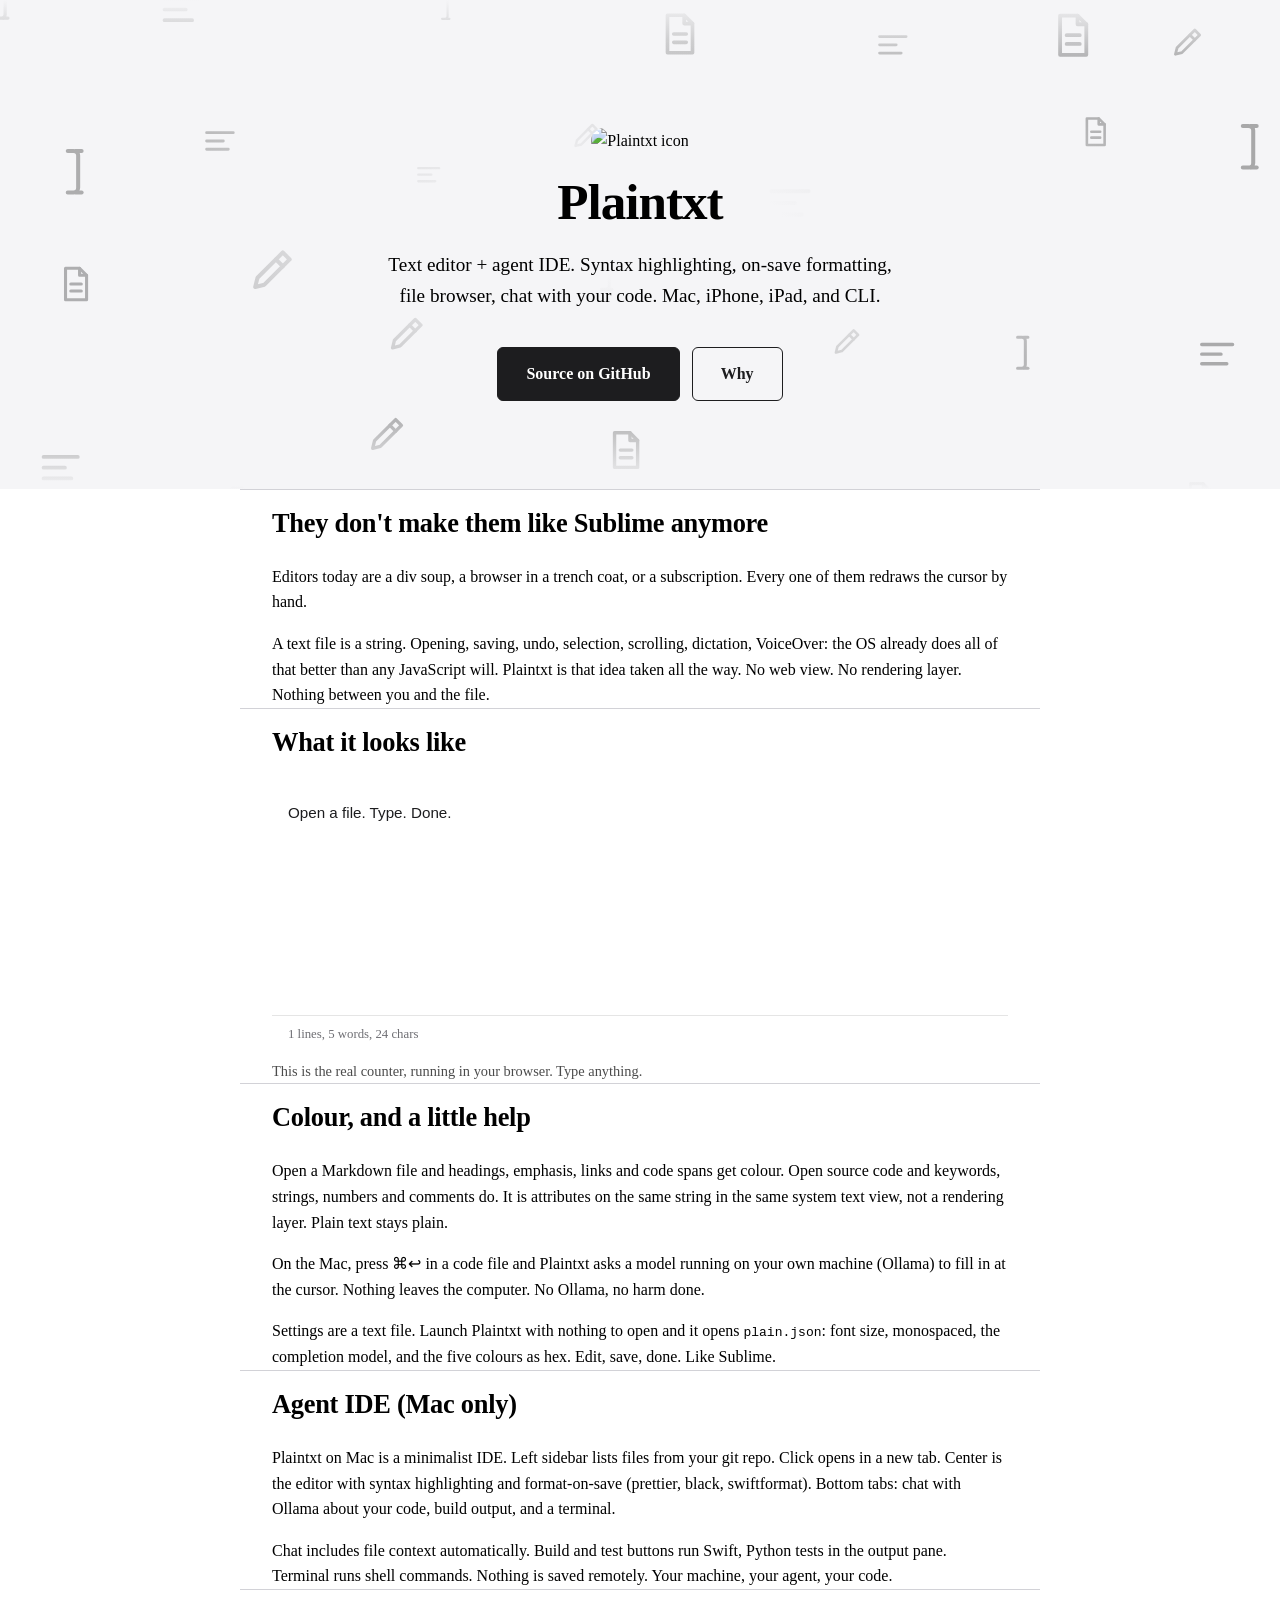
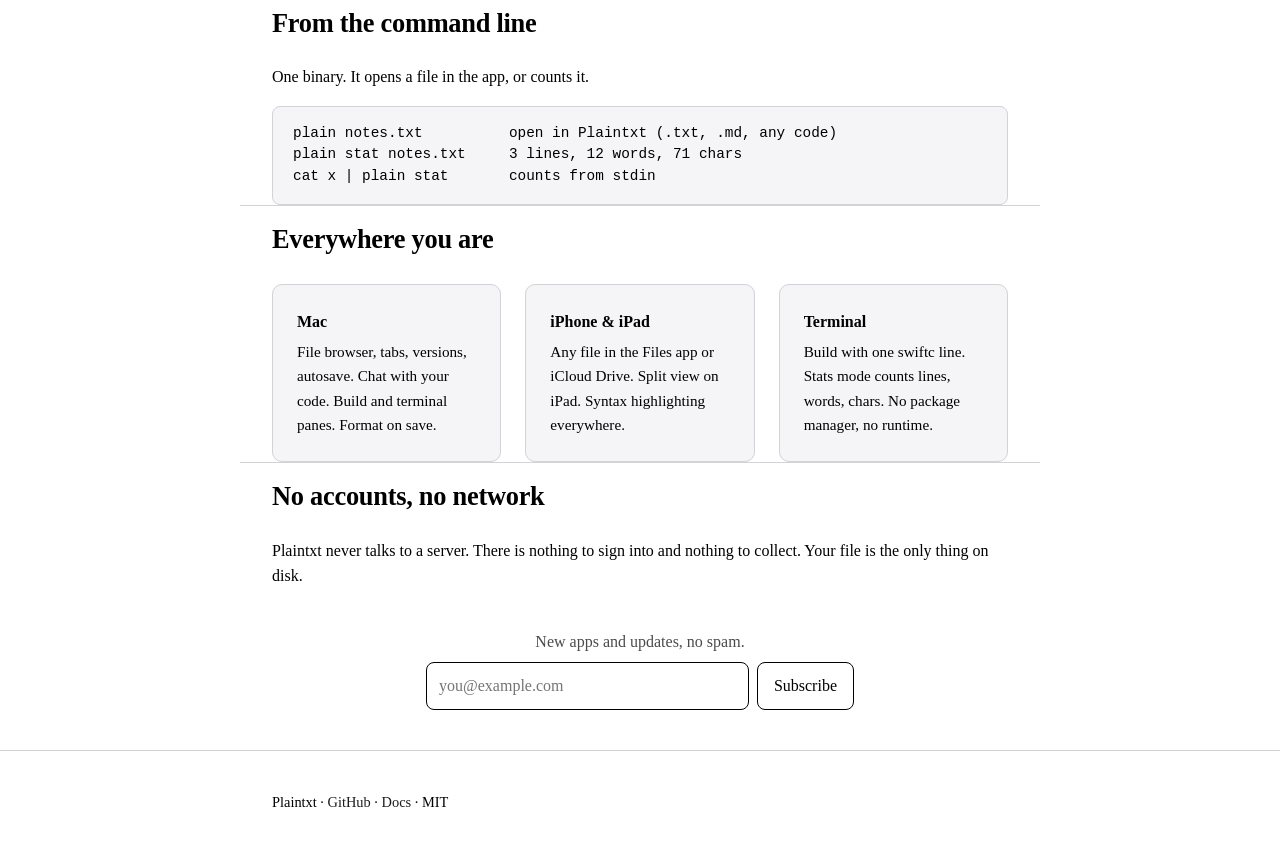
==== landing/index.html @ 19a49016 "landing: email signup Co-Authored-By: Claude Opus 5.5 <noreply@anthropic.com> Claude-Session: https:" ====
<!DOCTYPE html>
<html lang="en">
<head>
<meta charset="UTF-8">
<meta name="viewport" content="width=device-width, initial-scale=1.0">
<title>Plaintxt - a text editor that writes no editor code</title>
<meta property="og:image" content="https://plain.heyitsmejosh.com/og.png">
<meta property="og:url" content="https://plain.heyitsmejosh.com/">
<meta name="twitter:card" content="summary_large_image">
<meta name="twitter:image" content="https://plain.heyitsmejosh.com/og.png">
<link rel="canonical" href="https://plain.heyitsmejosh.com/">
<meta name="description" content="A plain text editor and agent IDE for Mac, iPhone and iPad. Open a text, Markdown or code file, type, done. Autosave, undo, iCloud and versions come from the system. Plus a command line tool.">
<meta name="theme-color" content="#f5f0e4">
<meta property="og:title" content="Plaintxt - a text editor">
<meta property="og:description" content="Text, Markdown, code: open it, type, done. Mac, iPhone, iPad, and a command line.">
<meta property="og:type" content="website">
<link rel="icon" href="icon.svg" type="image/svg+xml">
<style>
@import url("https://heyitsmejosh.com/tokens.css");
@import url("devices.css");
/* Palette from the icon, not the estate's yellow: graphite ink on cool grey. */
:root{--ink:#1d1d1f;--paper:#f5f5f7;--accent:var(--ink);--link:var(--ink);--bg2:var(--paper);--border:#d2d2d7;--btn-fg:#fff;}
@media (prefers-color-scheme: dark){:root:not([data-theme="light"]){--accent:var(--paper);--link:var(--paper);--bg2:#2c2c2e;--border:#3a3a3c;--btn-fg:var(--ink);}}
:root[data-theme="dark"]{--accent:var(--paper);--link:var(--paper);--bg2:#2c2c2e;--border:#3a3a3c;--btn-fg:var(--ink);}
*, *::before, *::after { margin: 0; padding: 0; box-sizing: border-box; }
body { background: var(--bg); color: var(--text); font-family: var(--font-body); line-height: 1.6; -webkit-font-smoothing: antialiased; }
a { color: var(--link, var(--accent)); text-decoration: none; }
a:hover { text-decoration: underline; }
.container { max-width: 800px; margin: 0 auto; padding: 0 2rem; }
.hero { position: relative; isolation: isolate; overflow: hidden; padding: clamp(5rem, 12vw, 8rem) 0 5.5rem; text-align: center; background: var(--bg2); }
.hero .container { position: relative; z-index: 2; }
.hero-float { position: absolute; inset: -48px; z-index: 0; color: var(--text); opacity: 0.32; pointer-events: none; user-select: none; }
.float { position: absolute; width: var(--size); height: var(--size); margin: calc(var(--size) / -2) 0 0 calc(var(--size) / -2); animation: drift var(--dur, 16s) ease-in-out var(--delay, 0s) infinite alternate; }
.float svg { display: block; width: 100%; height: 100%; fill: none; stroke: currentColor; stroke-width: 1.75; stroke-linecap: round; stroke-linejoin: round; animation: bob var(--bdur, 12s) ease-in-out var(--bdelay, 0s) infinite alternate; }
@keyframes drift { to { transform: translate(var(--dx, 0px), var(--dy, 0px)); } }
@keyframes bob { from { transform: rotate(calc(var(--rot, 0deg) * -1)); } to { transform: rotate(var(--rot, 0deg)); } }
@media (prefers-reduced-motion: reduce) { .float, .float svg { animation: none; } }
.hero::after { content: ''; position: absolute; inset: 0; z-index: 1; pointer-events: none; background: radial-gradient(ellipse 56% 50% at 50% 46%, var(--bg2) 20%, transparent 76%), linear-gradient(var(--bg2), transparent 14%, transparent 86%, var(--bg2)); }
.hero-icon { width: 88px; height: 88px; border-radius: 20px; }
h1 { font-size: clamp(2.2rem, 6vw, 3.2rem); line-height: 1.1; letter-spacing: -0.02em; margin-top: 1.25rem; }
.tagline { color: var(--text2); font-size: 1.2rem; margin: 1.25rem auto 2.25rem; max-width: 32rem; }
.cta { display: inline-flex; gap: 0.75rem; flex-wrap: wrap; justify-content: center; }
.btn { display: inline-block; padding: 0.8rem 1.75rem; border-radius: 6px; font-weight: 600; border: 1px solid var(--accent); background: var(--accent); color: var(--btn-fg); }
.btn:hover { text-decoration: none; opacity: 0.9; }
.btn.ghost { background: transparent; color: var(--link, var(--accent)); }
section { padding: 5rem 0; border-top: 1px solid var(--border); }

h2 { font-size: 1.65rem; letter-spacing: -0.01em; padding-top: 0.75rem; margin-bottom: 1.25rem; }
p + p { margin-top: 1rem; }
.grid { display: grid; gap: 1.5rem; grid-template-columns: repeat(auto-fit, minmax(220px, 1fr)); margin-top: 1.5rem; }
.card { background: var(--bg2); border: 1px solid var(--border); border-radius: 10px; padding: 1.5rem; }
.card h3 { font-size: 1rem; margin-bottom: 0.35rem; }
.card p { color: var(--text2); font-size: 0.95rem; }
pre { background: var(--bg2); border: 1px solid var(--border); border-radius: 8px; padding: 1rem 1.25rem; overflow-x: auto; font-family: ui-monospace, 'SF Mono', Menlo, monospace; font-size: 0.9rem; line-height: 1.5; margin-top: 1rem; }
.shots{display:grid;grid-template-columns:repeat(auto-fit,minmax(260px,1fr));gap:40px;align-items:start;margin-top:1.5rem}
.shots figure{margin:0}
.shots .device{--device-w:100%;margin:0 auto}
.shots .device-iphone{--device-w:240px}
.shots figure:has(.device-iphone){display:flex;flex-direction:column;align-items:center}
.shots figcaption{margin-top:8px;font-size:.9rem;opacity:.7}
.demo-editor{width:100%;height:220px;border:0;outline:0;resize:none;background:#fff;color:#1d1d1f;font-family:-apple-system,BlinkMacSystemFont,"SF Pro Text",sans-serif;font-size:.95rem;line-height:1.6;padding:14px 16px;}
.demo-status{display:flex;gap:1rem;padding:8px 16px;background:#fff;border-top:1px solid #e5e5e5;font-size:.8rem;color:#6e6e73;font-variant-numeric:tabular-nums;}
footer { border-top: 1px solid var(--border); padding: 2.5rem 0; color: var(--text2); font-size: 0.9rem; }
</style>
</head>
<body>

<svg width="0" height="0" style="position:absolute" aria-hidden="true" focusable="false">
  <symbol id="i-doc" viewBox="0 0 24 24"><path d="M6 3h8l4 4v14H6z"/><path d="M14 3v4h4"/><path d="M9 12h6M9 16h6"/></symbol>
  <symbol id="i-cursor" viewBox="0 0 24 24"><path d="M9 3h2.5a2 2 0 0 1 2 2v14a2 2 0 0 1-2 2H9M15 3h-2.5"/><path d="M15 21h-2.5"/></symbol>
  <symbol id="i-pencil" viewBox="0 0 24 24"><path d="M4 20l4-1 11-11-3-3L5 16z"/><path d="M13 8l3 3"/></symbol>
  <symbol id="i-lines" viewBox="0 0 24 24"><path d="M4 7h16M4 12h10M4 17h13"/></symbol>
</svg>

<header class="hero">
  <div class="hero-float" id="heroFloat" aria-hidden="true"></div>
  <div class="container">
    <img class="hero-icon" src="icon.svg" alt="Plaintxt icon" width="88" height="88">
    <h1>Plaintxt</h1>
    <p class="tagline">Text editor + agent IDE. Syntax highlighting, on-save formatting, file browser, chat with your code. Mac, iPhone, iPad, and CLI.</p>
    <div class="cta">
      <a class="btn" href="https://github.com/nulljosh/plaintxt">Source on GitHub</a>
      <a class="btn ghost" href="#why">Why</a>
    </div>
  </div>
</header>

<main>
  <section id="why" class="container">
    <h2>They don't make them like Sublime anymore</h2>
    <p>Editors today are a div soup, a browser in a trench coat, or a subscription. Every one of them redraws the cursor by hand.</p>
    <p>A text file is a string. Opening, saving, undo, selection, scrolling, dictation, VoiceOver: the OS already does all of that better than any JavaScript will. Plaintxt is that idea taken all the way. No web view. No rendering layer. Nothing between you and the file.</p>
  </section>

  <section class="container">
    <h2>What it looks like</h2>
    <div class="shots">
      <figure>
        <div class="device device-mac" data-title="Plaintxt"><div class="device-screen">
          <textarea class="demo-editor" id="demoText" spellcheck="false" placeholder="Type here. It's the real counter.">Open a file. Type. Done.</textarea>
          <div class="demo-status" id="demoStatus">2 lines, 5 words, 25 chars</div>
        </div></div>
        <figcaption>This is the real counter, running in your browser. Type anything.</figcaption>
      </figure>
    </div>
  </section>

  <section class="container">
    <h2>Colour, and a little help</h2>
    <p>Open a Markdown file and headings, emphasis, links and code spans get colour. Open source code and keywords, strings, numbers and comments do. It is attributes on the same string in the same system text view, not a rendering layer. Plain text stays plain.</p>
    <p>On the Mac, press ⌘↩ in a code file and Plaintxt asks a model running on your own machine (Ollama) to fill in at the cursor. Nothing leaves the computer. No Ollama, no harm done.</p>
    <p>Settings are a text file. Launch Plaintxt with nothing to open and it opens <code>plain.json</code>: font size, monospaced, the completion model, and the five colours as hex. Edit, save, done. Like Sublime.</p>
  </section>

  <section class="container">
    <h2>Agent IDE (Mac only)</h2>
    <p>Plaintxt on Mac is a minimalist IDE. Left sidebar lists files from your git repo. Click opens in a new tab. Center is the editor with syntax highlighting and format-on-save (prettier, black, swiftformat). Bottom tabs: chat with Ollama about your code, build output, and a terminal.</p>
    <p>Chat includes file context automatically. Build and test buttons run Swift, Python tests in the output pane. Terminal runs shell commands. Nothing is saved remotely. Your machine, your agent, your code.</p>
  </section>

  <section class="container">
    <h2>From the command line</h2>
    <p>One binary. It opens a file in the app, or counts it.</p>
<pre>plain notes.txt          open in Plaintxt (.txt, .md, any code)
plain stat notes.txt     3 lines, 12 words, 71 chars
cat x | plain stat       counts from stdin</pre>
  </section>

  <section class="container">
    <h2>Everywhere you are</h2>
    <div class="grid">
      <div class="card"><h3>Mac</h3><p>File browser, tabs, versions, autosave. Chat with your code. Build and terminal panes. Format on save.</p></div>
      <div class="card"><h3>iPhone &amp; iPad</h3><p>Any file in the Files app or iCloud Drive. Split view on iPad. Syntax highlighting everywhere.</p></div>
      <div class="card"><h3>Terminal</h3><p>Build with one swiftc line. Stats mode counts lines, words, chars. No package manager, no runtime.</p></div>
    </div>
  </section>

  <section class="container">
    <h2>No accounts, no network</h2>
    <p>Plaintxt never talks to a server. There is nothing to sign into and nothing to collect. Your file is the only thing on disk.</p>
  </section>

  <!-- Email capture. Posts to authmail.heyitsmejosh.com/signup (Resend "General" audience). No JS: the Worker 303s back to #signed-up. -->
  <form class="jb-signup" action="https://authmail.heyitsmejosh.com/signup" method="post">
    <label for="jb-email">New apps and updates, no spam.</label>
    <input id="jb-email" type="email" name="email" placeholder="you@example.com" autocomplete="email" required maxlength="254">
    <input type="text" name="website" tabindex="-1" autocomplete="off" aria-hidden="true" class="jb-hp">
    <button type="submit">Subscribe</button>
    <p id="signed-up" class="jb-msg" role="status">You're on the list.</p>
    <p id="signup-failed" class="jb-msg" role="status">That email didn't work. Try again?</p>
  </form>
  <style>
  .jb-signup{display:flex;flex-wrap:wrap;gap:8px;justify-content:center;max-width:460px;margin:40px auto;padding:0 16px;font:inherit;color:inherit}
  .jb-signup label{flex-basis:100%;text-align:center;opacity:.7}
  .jb-signup input[type=email]{flex:1;min-width:200px;padding:10px 12px;border:1px solid currentColor;border-radius:8px;background:transparent;color:inherit;font:inherit}
  .jb-signup button{padding:10px 16px;border:1px solid currentColor;border-radius:8px;background:transparent;color:inherit;font:inherit;cursor:pointer}
  .jb-hp{position:absolute;left:-9999px;width:1px;height:1px}
  .jb-msg{display:none;flex-basis:100%;text-align:center;margin:4px 0 0}
  .jb-msg:target{display:block}
  </style>
</main>

<footer><div class="container">Plaintxt · <a href="https://github.com/nulljosh/plaintxt">GitHub</a> &middot; <a href="https://heyitsmejosh.com/docs.html#plain">Docs</a> · MIT</div></footer>
<script>
// Same rules as ios/App/Stats.swift: empty doc is 1 line, no line for a trailing newline.
(function () {
  var t = document.getElementById('demoText'), s = document.getElementById('demoStatus');
  if (!t || !s) return;
  function graphemeCount(text) {
    if (window.Intl && Intl.Segmenter) {
      return [...new Intl.Segmenter().segment(text)].length;
    }
    return [...text].length;
  }
  function update() {
    var text = t.value;
    var lines = 1 + (text.match(/\n/g) || []).length - (text.endsWith('\n') ? 1 : 0);
    var words = text.split(/\s+/).filter(Boolean).length;
    s.textContent = lines + ' lines, ' + words + ' words, ' + graphemeCount(text) + ' chars';
  }
  t.addEventListener('input', update);
  update();
})();

// Documents, cursors, pencils and text lines drifting behind the hero. Same field as nimble's.
(function () {
  var field = document.getElementById('heroFloat');
  if (!field) return;
  var rand = function (a, b) { return a + Math.random() * (b - a); };
  var narrow = window.innerWidth < 640;
  var icons = ['i-doc', 'i-cursor', 'i-pencil', 'i-lines'];
  var edgeAt = function (x, y) { var nx = (x - 50) / 50, ny = (y - 50) / 50; return Math.min(1, Math.sqrt(nx * nx + ny * ny)); };
  var cols = narrow ? 3 : Math.max(3, Math.min(7, Math.round(window.innerWidth / 190)));
  var rows = narrow ? 5 : 4;
  var minSize = narrow ? 18 : 28, maxSize = narrow ? 34 : 56;
  for (var r = 0; r < rows; r++) {
    for (var c = 0; c < cols; c++) {
      var el = document.createElement('div');
      var x = (c + rand(0.15, 0.85)) / cols * 100, y = (r + rand(0.15, 0.85)) / rows * 100;
      el.className = 'float';
      el.style.left = x.toFixed(2) + '%'; el.style.top = y.toFixed(2) + '%';
      el.style.opacity = (0.3 + 0.7 * edgeAt(x, y)).toFixed(2);
      el.style.setProperty('--size', rand(minSize, maxSize).toFixed(1) + 'px');
      el.style.setProperty('--rot', rand(4, 10).toFixed(1) + 'deg');
      el.style.setProperty('--bdur', rand(7, 16).toFixed(1) + 's');
      el.style.setProperty('--bdelay', (-rand(0, 16)).toFixed(1) + 's');
      var dx = rand(12, 26) * (Math.random() < 0.5 ? -1 : 1), dy = rand(10, 22) * (Math.random() < 0.5 ? -1 : 1);
      el.style.setProperty('--dx', dx.toFixed(1) + 'px'); el.style.setProperty('--dy', dy.toFixed(1) + 'px');
      el.style.setProperty('--dur', rand(12, 26).toFixed(1) + 's');
      el.style.setProperty('--delay', (-rand(0, 26)).toFixed(1) + 's');
      el.innerHTML = '<svg viewBox="0 0 24 24"><use href="#' + icons[Math.floor(Math.random() * icons.length)] + '"/></svg>';
      field.appendChild(el);
    }
  }
})();
</script>
<style>
html.js .reveal{opacity:0;transform:translateY(20px)}
html.js .reveal.in-view{opacity:1;transform:translateY(0);transition:opacity .6s ease,transform .6s ease}
@media (prefers-reduced-motion: reduce){html.js .reveal{opacity:1!important;transform:none!important;transition:none!important}}
</style>
<script>
document.documentElement.classList.add('js');
(function(){
  var reduced = window.matchMedia && matchMedia('(prefers-reduced-motion: reduce)').matches;
  if (!reduced && 'IntersectionObserver' in window) {
    var targets = document.querySelectorAll('main section, .card');
    targets.forEach(function(el){ el.classList.add('reveal'); });
    var io = new IntersectionObserver(function(entries){
      entries.forEach(function(e){ if (e.isIntersecting) { e.target.classList.add('in-view'); io.unobserve(e.target); } });
    }, {threshold: 0.15});
    targets.forEach(function(el){ io.observe(el); });
  }
  if (!reduced) {
    var layer = document.getElementById('heroFloat');
    if (layer) {
      var ticking = false;
      window.addEventListener('scroll', function(){
        if (!ticking) {
          requestAnimationFrame(function(){
            layer.style.transform = 'translateY(' + ((window.scrollY || 0) * 0.35) + 'px)';
            ticking = false;
          });
          ticking = true;
        }
      }, {passive: true});
    }
  }
})();
</script>
</body>
</html>
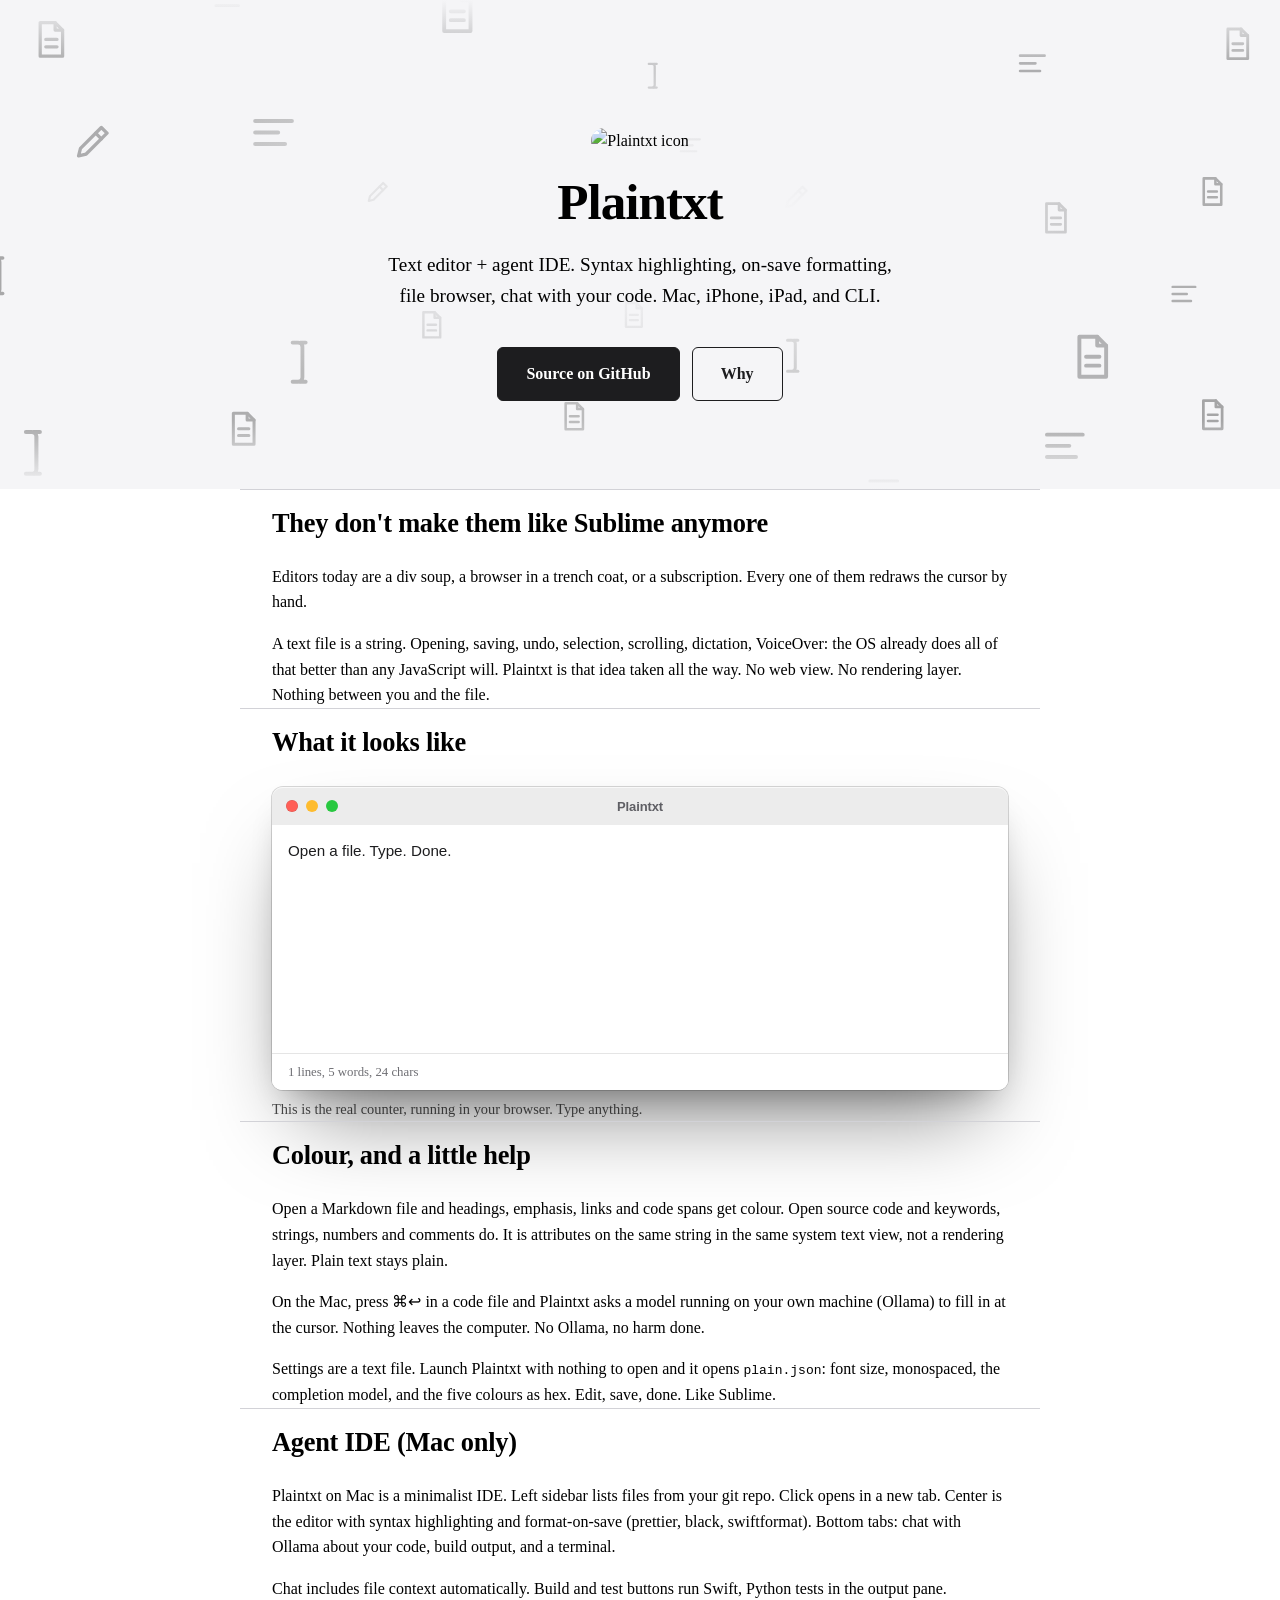
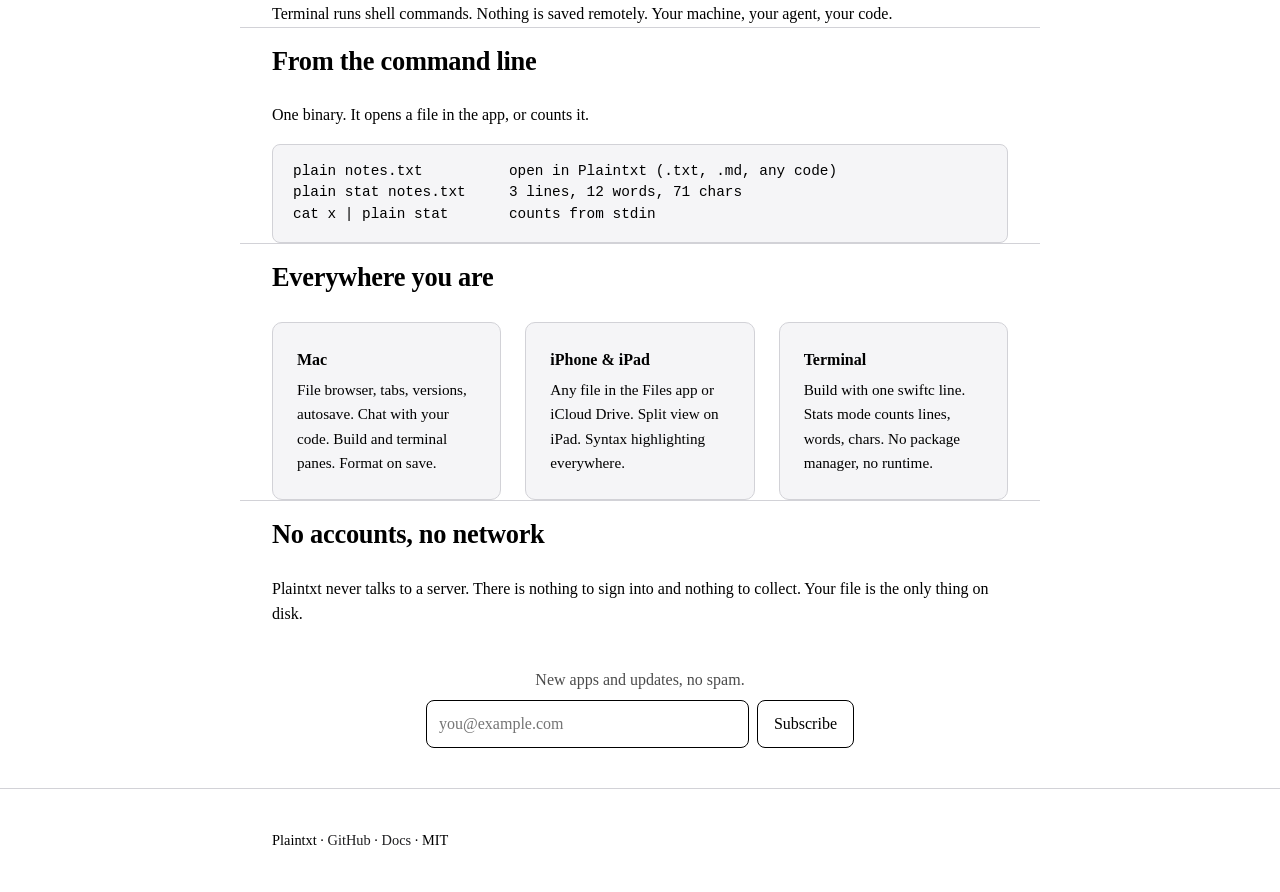
==== commit 1a154a71: "Move served links and hosts to jaybulb.com Co-Authored-By: Claude Fable 5.1 <noreply@anthropic.com> " ====
--- a/landing/index.html
+++ b/landing/index.html
@@ -4,11 +4,11 @@
 <meta charset="UTF-8">
 <meta name="viewport" content="width=device-width, initial-scale=1.0">
 <title>Plaintxt - a text editor that writes no editor code</title>
-<meta property="og:image" content="https://plain.heyitsmejosh.com/og.png">
-<meta property="og:url" content="https://plain.heyitsmejosh.com/">
+<meta property="og:image" content="https://plain.jaybulb.com/og.png">
+<meta property="og:url" content="https://plain.jaybulb.com/">
 <meta name="twitter:card" content="summary_large_image">
-<meta name="twitter:image" content="https://plain.heyitsmejosh.com/og.png">
-<link rel="canonical" href="https://plain.heyitsmejosh.com/">
+<meta name="twitter:image" content="https://plain.jaybulb.com/og.png">
+<link rel="canonical" href="https://plain.jaybulb.com/">
 <meta name="description" content="A plain text editor and agent IDE for Mac, iPhone and iPad. Open a text, Markdown or code file, type, done. Autosave, undo, iCloud and versions come from the system. Plus a command line tool.">
 <meta name="theme-color" content="#f5f0e4">
 <meta property="og:title" content="Plaintxt - a text editor">
@@ -16,7 +16,7 @@
 <meta property="og:type" content="website">
 <link rel="icon" href="icon.svg" type="image/svg+xml">
 <style>
-@import url("https://heyitsmejosh.com/tokens.css");
+@import url("https://jaybulb.com/tokens.css");
 @import url("devices.css");
 /* Palette from the icon, not the estate's yellow: graphite ink on cool grey. */
 :root{--ink:#1d1d1f;--paper:#f5f5f7;--accent:var(--ink);--link:var(--ink);--bg2:var(--paper);--border:#d2d2d7;--btn-fg:#fff;}
@@ -140,8 +140,8 @@
     <p>Plaintxt never talks to a server. There is nothing to sign into and nothing to collect. Your file is the only thing on disk.</p>
   </section>
 
-  <!-- Email capture. Posts to authmail.heyitsmejosh.com/signup (Resend "General" audience). No JS: the Worker 303s back to #signed-up. -->
-  <form class="jb-signup" action="https://authmail.heyitsmejosh.com/signup" method="post">
+  <!-- Email capture. Posts to authmail.jaybulb.com/signup (Resend "General" audience). No JS: the Worker 303s back to #signed-up. -->
+  <form class="jb-signup" action="https://authmail.jaybulb.com/signup" method="post">
     <label for="jb-email">New apps and updates, no spam.</label>
     <input id="jb-email" type="email" name="email" placeholder="you@example.com" autocomplete="email" required maxlength="254">
     <input type="text" name="website" tabindex="-1" autocomplete="off" aria-hidden="true" class="jb-hp">
@@ -160,7 +160,7 @@
   </style>
 </main>
 
-<footer><div class="container">Plaintxt · <a href="https://github.com/nulljosh/plaintxt">GitHub</a> &middot; <a href="https://heyitsmejosh.com/docs.html#plain">Docs</a> · MIT</div></footer>
+<footer><div class="container">Plaintxt · <a href="https://github.com/nulljosh/plaintxt">GitHub</a> &middot; <a href="https://jaybulb.com/docs.html#plain">Docs</a> · MIT</div></footer>
 <script>
 // Same rules as ios/App/Stats.swift: empty doc is 1 line, no line for a trailing newline.
 (function () {
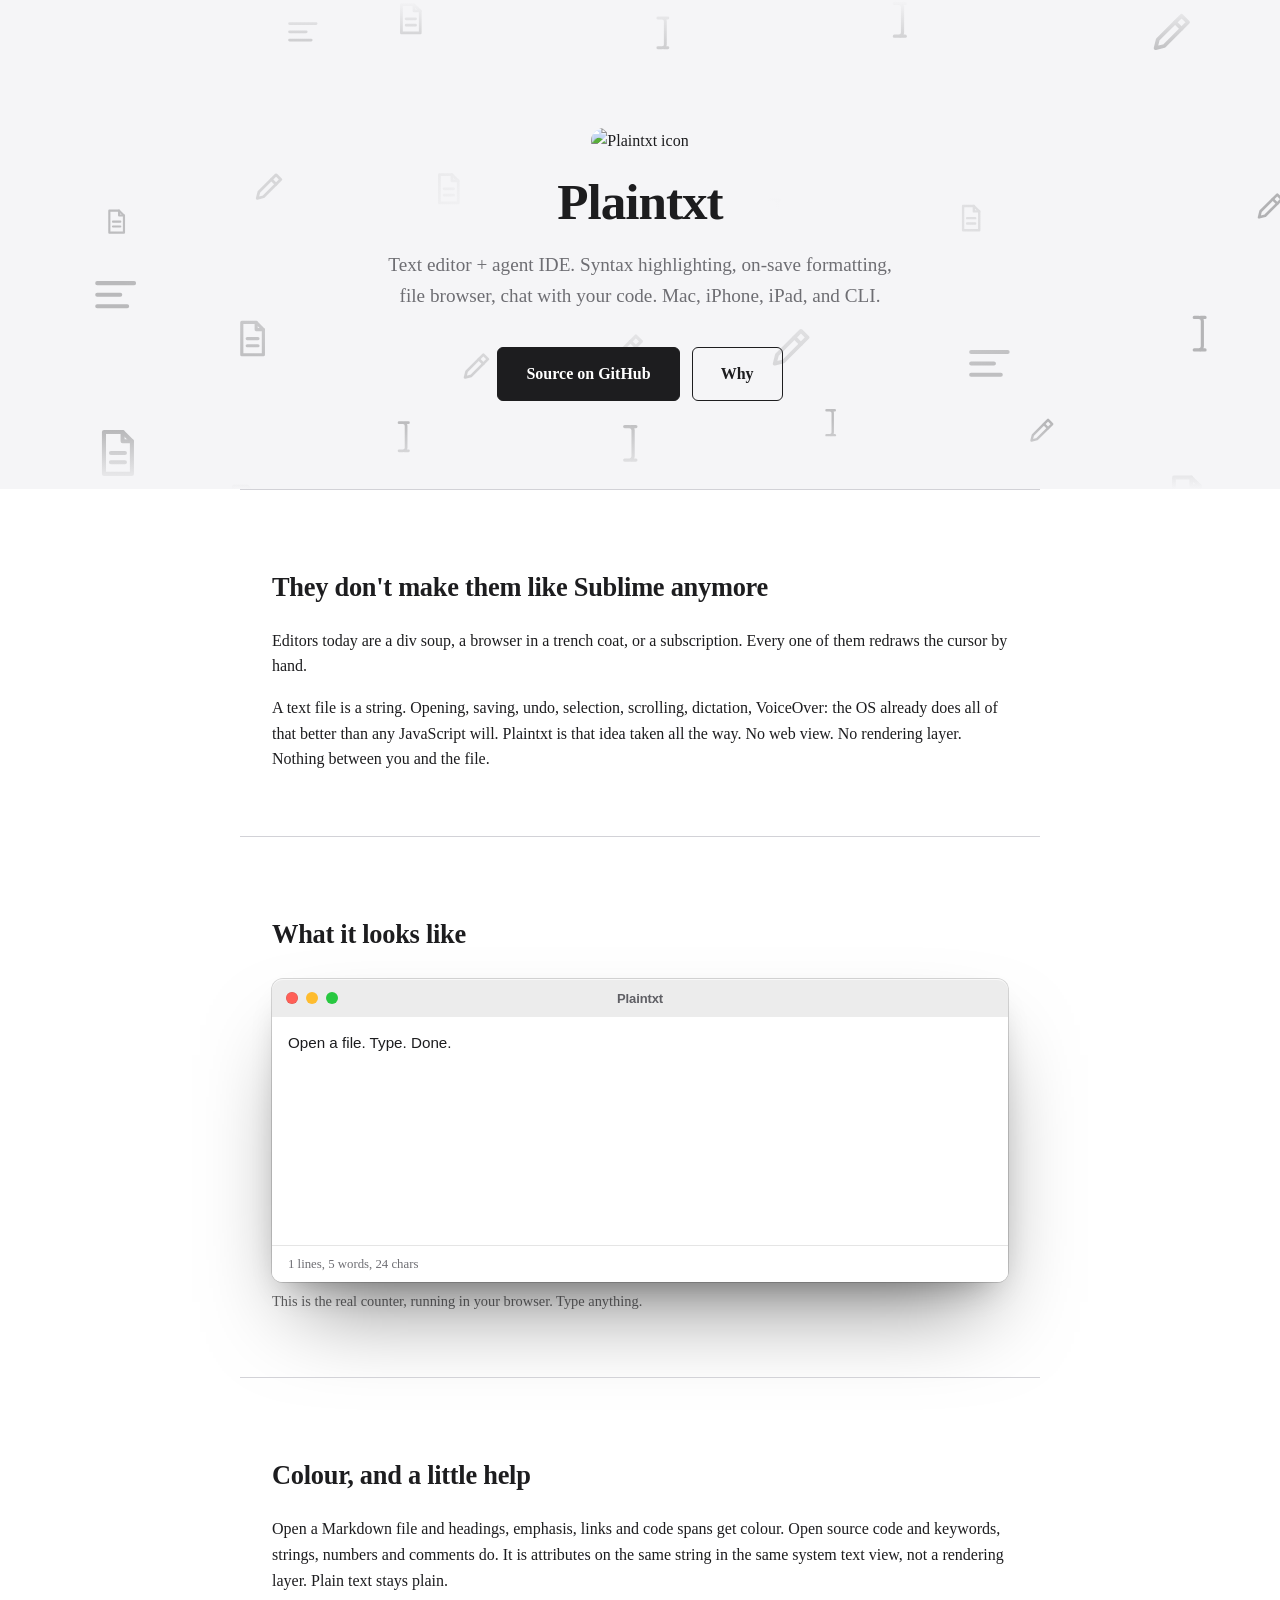
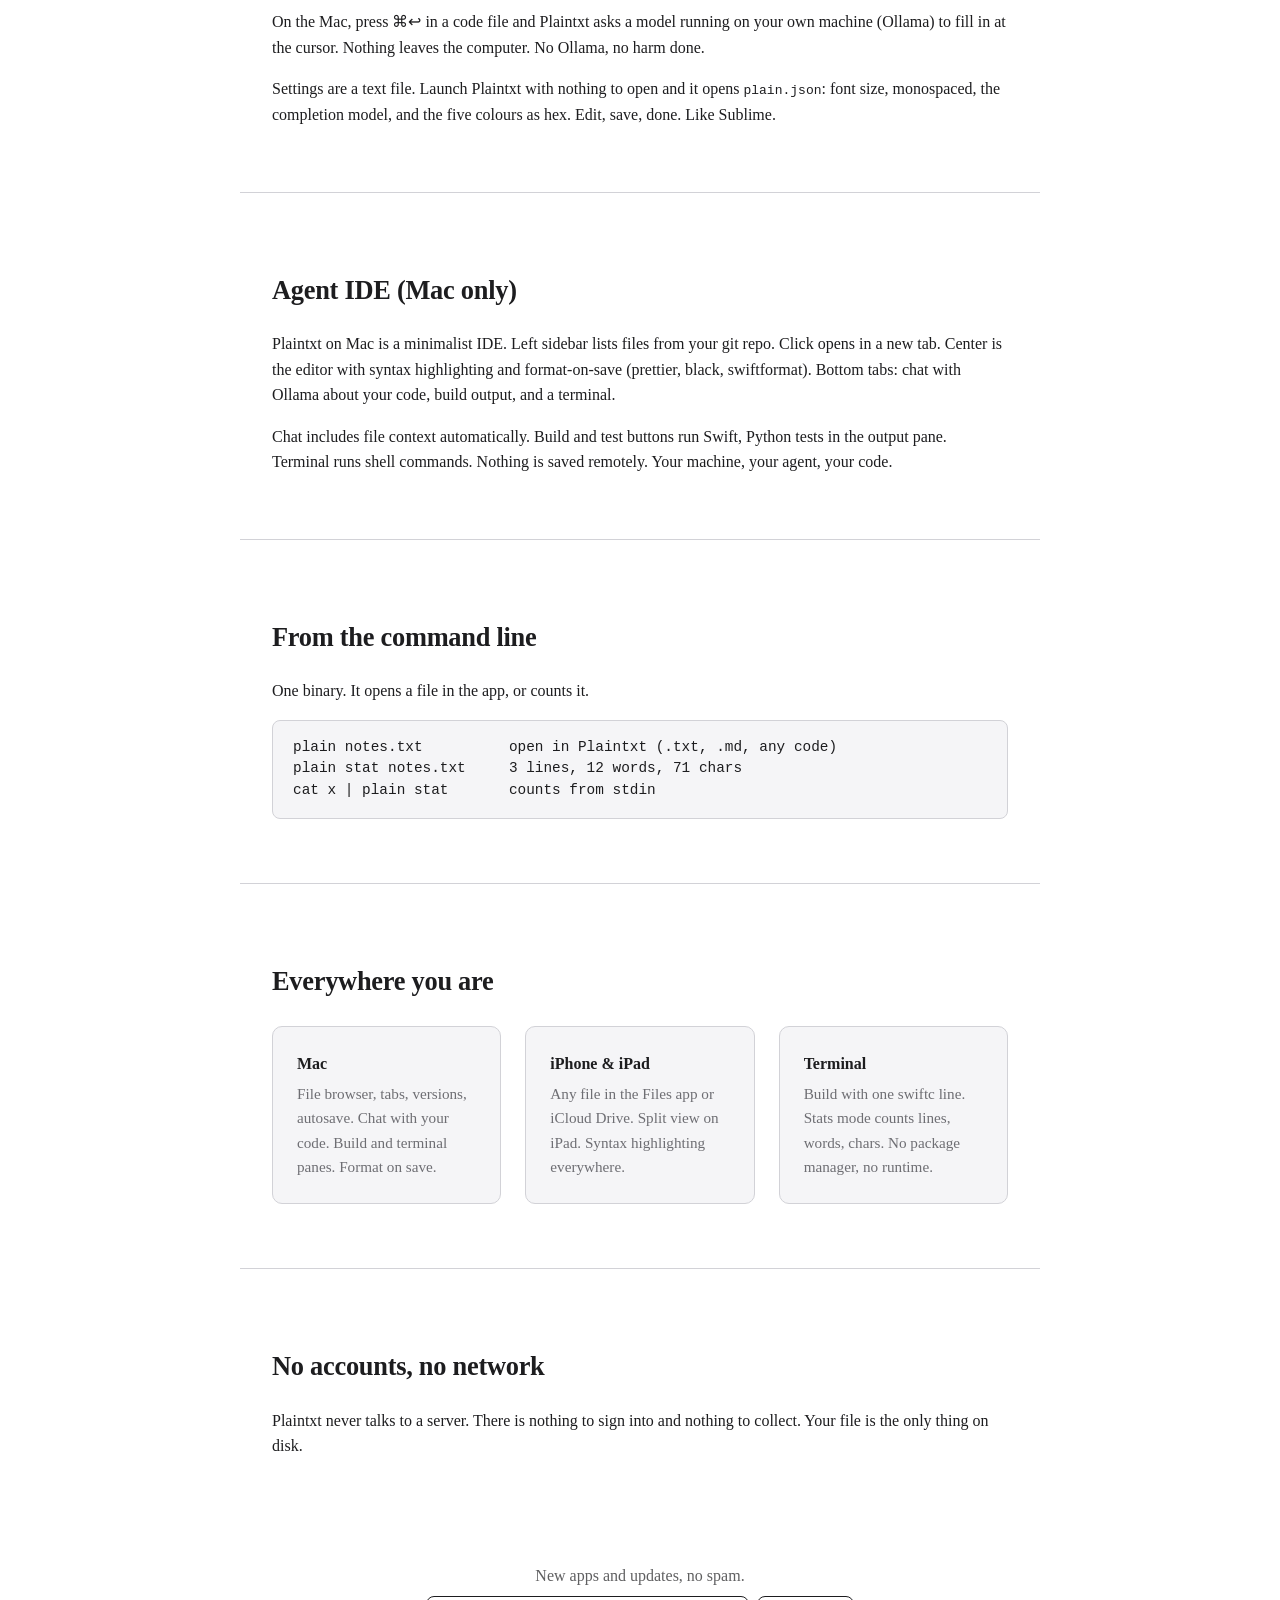
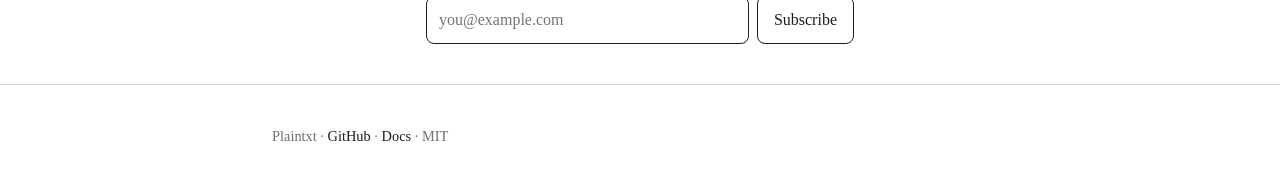
==== commit 2f151cff: "Landing: drop beige/sand tokens, cool grey palette, fix section spacing Co-Authored-By: Claude Sonne" ====
--- a/landing/index.html
+++ b/landing/index.html
@@ -10,7 +10,7 @@
 <meta name="twitter:image" content="https://plain.jaybulb.com/og.png">
 <link rel="canonical" href="https://plain.jaybulb.com/">
 <meta name="description" content="A plain text editor and agent IDE for Mac, iPhone and iPad. Open a text, Markdown or code file, type, done. Autosave, undo, iCloud and versions come from the system. Plus a command line tool.">
-<meta name="theme-color" content="#f5f0e4">
+<meta name="theme-color" content="#f5f5f7">
 <meta property="og:title" content="Plaintxt - a text editor">
 <meta property="og:description" content="Text, Markdown, code: open it, type, done. Mac, iPhone, iPad, and a command line.">
 <meta property="og:type" content="website">
@@ -19,9 +19,9 @@
 @import url("https://jaybulb.com/tokens.css");
 @import url("devices.css");
 /* Palette from the icon, not the estate's yellow: graphite ink on cool grey. */
-:root{--ink:#1d1d1f;--paper:#f5f5f7;--accent:var(--ink);--link:var(--ink);--bg2:var(--paper);--border:#d2d2d7;--btn-fg:#fff;}
-@media (prefers-color-scheme: dark){:root:not([data-theme="light"]){--accent:var(--paper);--link:var(--paper);--bg2:#2c2c2e;--border:#3a3a3c;--btn-fg:var(--ink);}}
-:root[data-theme="dark"]{--accent:var(--paper);--link:var(--paper);--bg2:#2c2c2e;--border:#3a3a3c;--btn-fg:var(--ink);}
+:root{--bg:#fff;--text:#1d1d1f;--text2:#6e6e73;--text3:#a1a1a6;--bg2:#f5f5f7;--ink:#1d1d1f;--paper:#f5f5f7;--accent:var(--ink);--link:var(--ink);--border:#d2d2d7;--btn-fg:#fff;}
+@media (prefers-color-scheme: dark){:root:not([data-theme="light"]){--bg:#000;--text:#f5f5f7;--text2:#a1a1a6;--text3:#6e6e73;--accent:var(--paper);--link:var(--paper);--bg2:#2c2c2e;--border:#3a3a3c;--btn-fg:var(--ink);}}
+:root[data-theme="dark"]{--bg:#000;--text:#f5f5f7;--text2:#a1a1a6;--text3:#6e6e73;--accent:var(--paper);--link:var(--paper);--bg2:#2c2c2e;--border:#3a3a3c;--btn-fg:var(--ink);}
 *, *::before, *::after { margin: 0; padding: 0; box-sizing: border-box; }
 body { background: var(--bg); color: var(--text); font-family: var(--font-body); line-height: 1.6; -webkit-font-smoothing: antialiased; }
 a { color: var(--link, var(--accent)); text-decoration: none; }
@@ -38,12 +38,14 @@
 .hero::after { content: ''; position: absolute; inset: 0; z-index: 1; pointer-events: none; background: radial-gradient(ellipse 56% 50% at 50% 46%, var(--bg2) 20%, transparent 76%), linear-gradient(var(--bg2), transparent 14%, transparent 86%, var(--bg2)); }
 .hero-icon { width: 88px; height: 88px; border-radius: 20px; }
 h1 { font-size: clamp(2.2rem, 6vw, 3.2rem); line-height: 1.1; letter-spacing: -0.02em; margin-top: 1.25rem; }
+.hero .container { padding: 0 1.25rem; }
 .tagline { color: var(--text2); font-size: 1.2rem; margin: 1.25rem auto 2.25rem; max-width: 32rem; }
 .cta { display: inline-flex; gap: 0.75rem; flex-wrap: wrap; justify-content: center; }
 .btn { display: inline-block; padding: 0.8rem 1.75rem; border-radius: 6px; font-weight: 600; border: 1px solid var(--accent); background: var(--accent); color: var(--btn-fg); }
 .btn:hover { text-decoration: none; opacity: 0.9; }
 .btn.ghost { background: transparent; color: var(--link, var(--accent)); }
-section { padding: 5rem 0; border-top: 1px solid var(--border); }
+section.container { padding: 4rem 2rem; border-top: 1px solid var(--border); }
+section.container > * { max-width: 100%; }
 
 h2 { font-size: 1.65rem; letter-spacing: -0.01em; padding-top: 0.75rem; margin-bottom: 1.25rem; }
 p + p { margin-top: 1rem; }
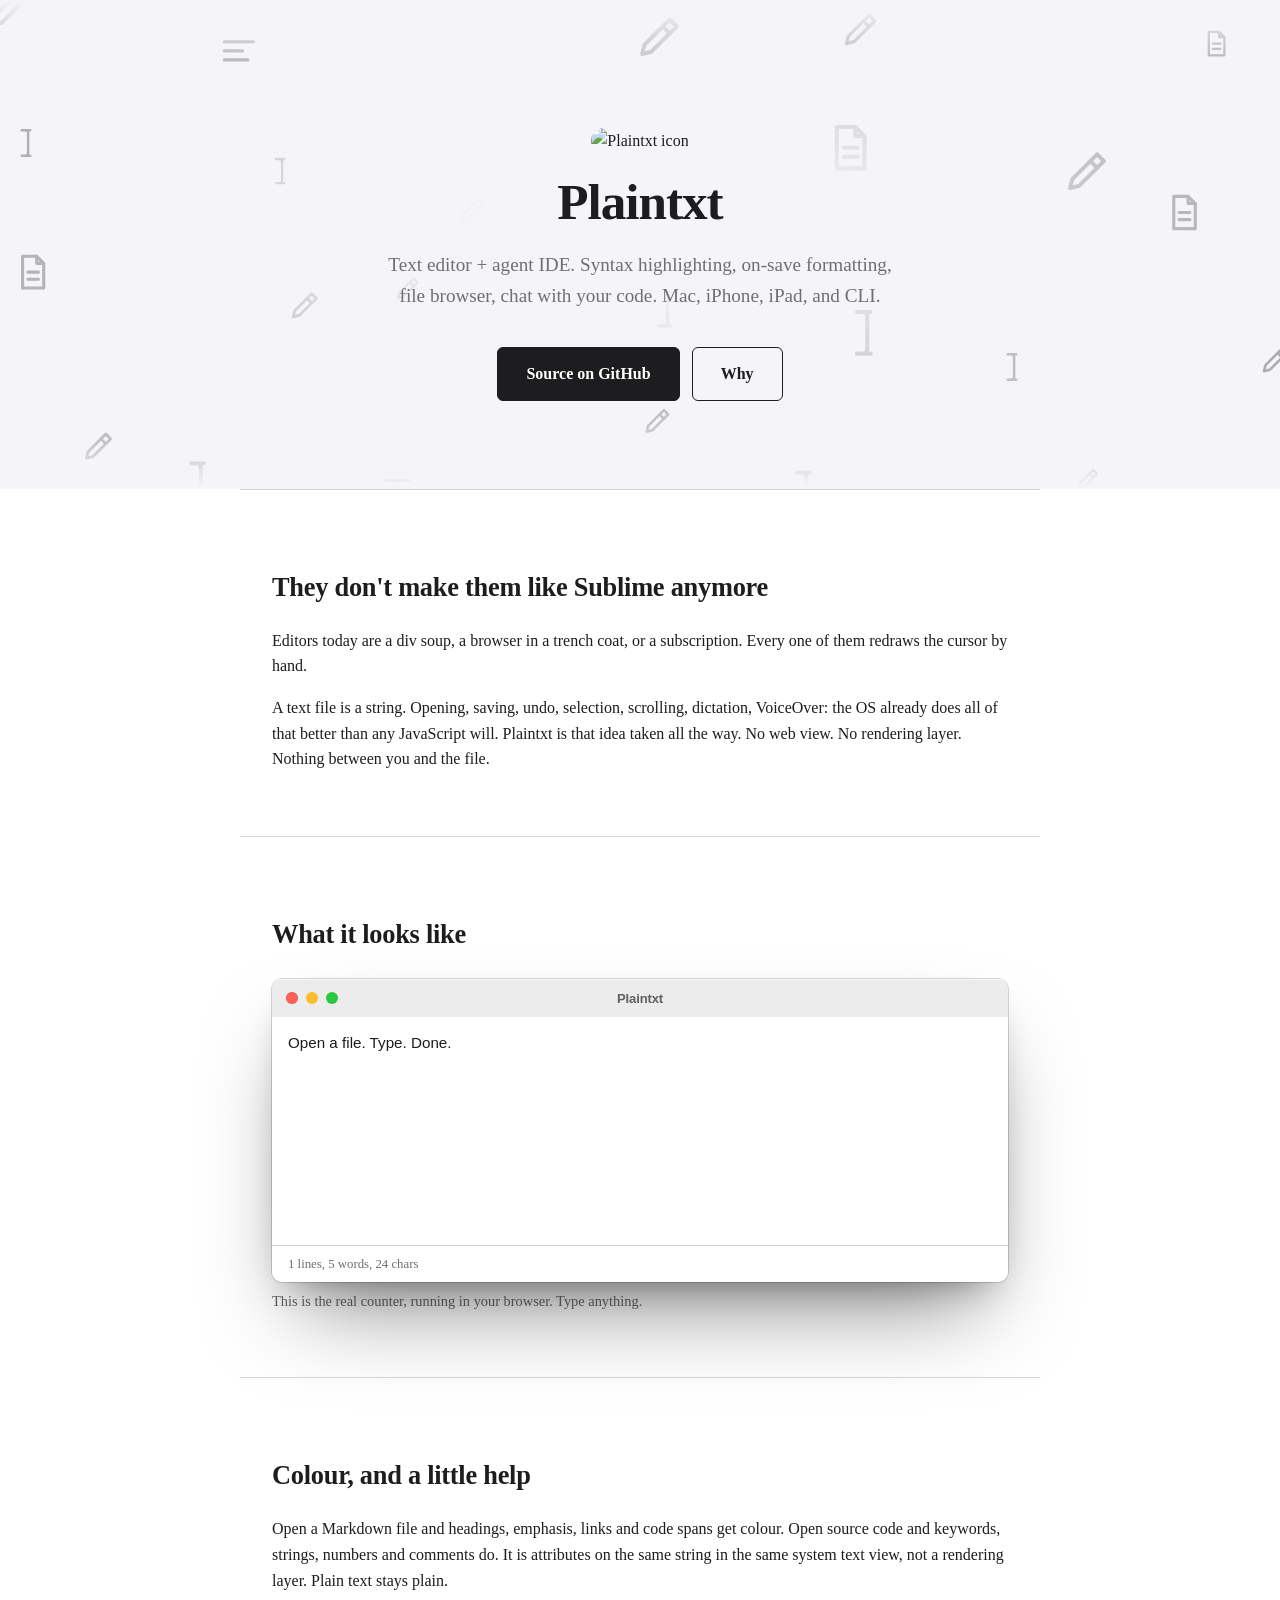
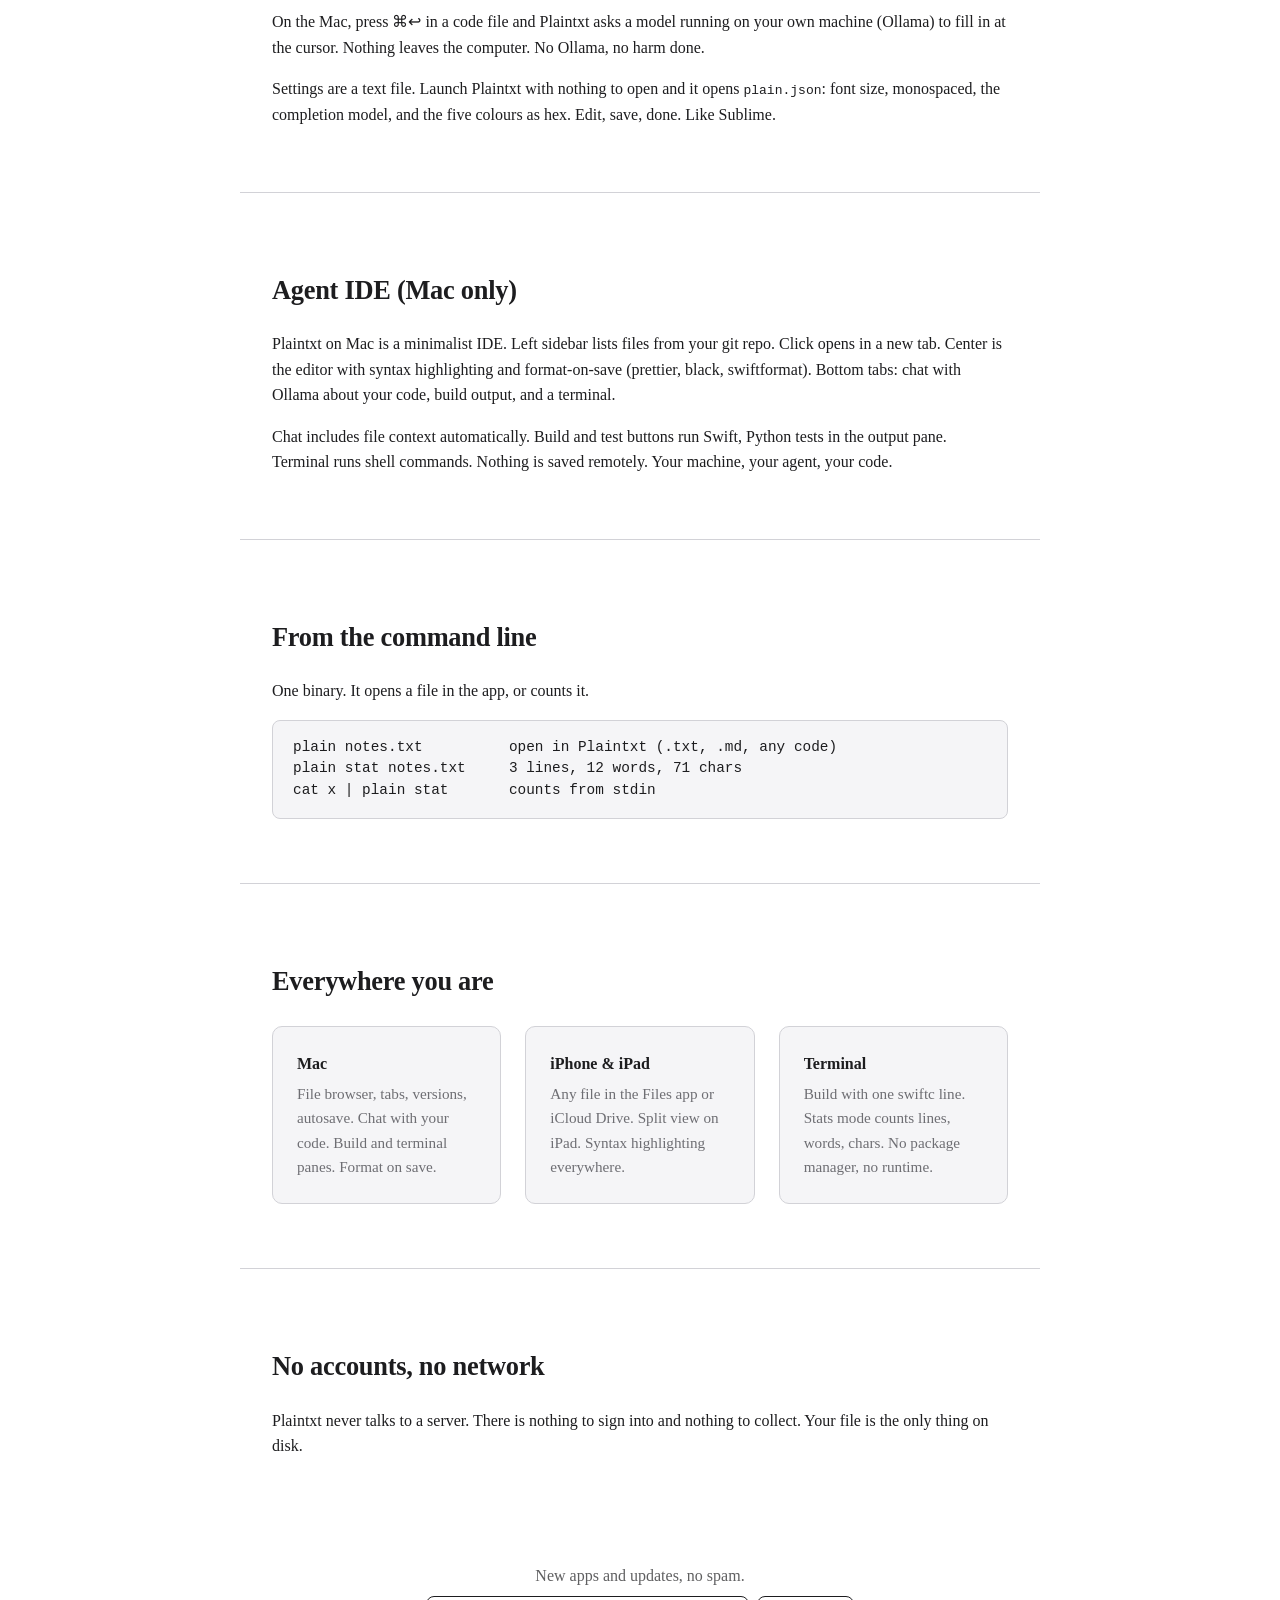
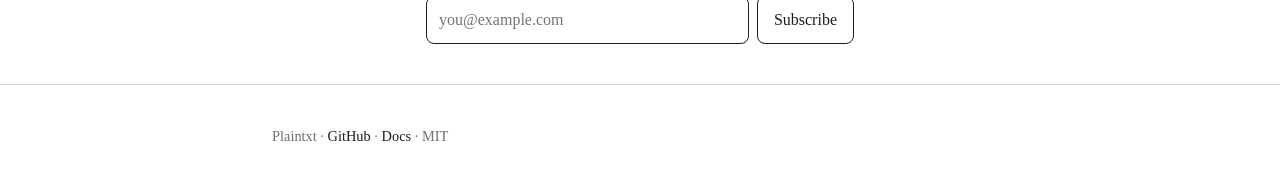
==== commit a73a83ba: "Landing: demo editor follows theme in dark mode Co-Authored-By: Claude Sonnet 5.5 <noreply@anthropic" ====
--- a/landing/index.html
+++ b/landing/index.html
@@ -60,8 +60,8 @@
 .shots .device-iphone{--device-w:240px}
 .shots figure:has(.device-iphone){display:flex;flex-direction:column;align-items:center}
 .shots figcaption{margin-top:8px;font-size:.9rem;opacity:.7}
-.demo-editor{width:100%;height:220px;border:0;outline:0;resize:none;background:#fff;color:#1d1d1f;font-family:-apple-system,BlinkMacSystemFont,"SF Pro Text",sans-serif;font-size:.95rem;line-height:1.6;padding:14px 16px;}
-.demo-status{display:flex;gap:1rem;padding:8px 16px;background:#fff;border-top:1px solid #e5e5e5;font-size:.8rem;color:#6e6e73;font-variant-numeric:tabular-nums;}
+.demo-editor{width:100%;height:220px;border:0;outline:0;resize:none;background:transparent;color:var(--text);font-family:-apple-system,BlinkMacSystemFont,"SF Pro Text",sans-serif;font-size:.95rem;line-height:1.6;padding:14px 16px;}
+.demo-status{display:flex;gap:1rem;padding:8px 16px;background:transparent;border-top:1px solid var(--border);font-size:.8rem;color:var(--text2);font-variant-numeric:tabular-nums;}
 footer { border-top: 1px solid var(--border); padding: 2.5rem 0; color: var(--text2); font-size: 0.9rem; }
 </style>
 </head>
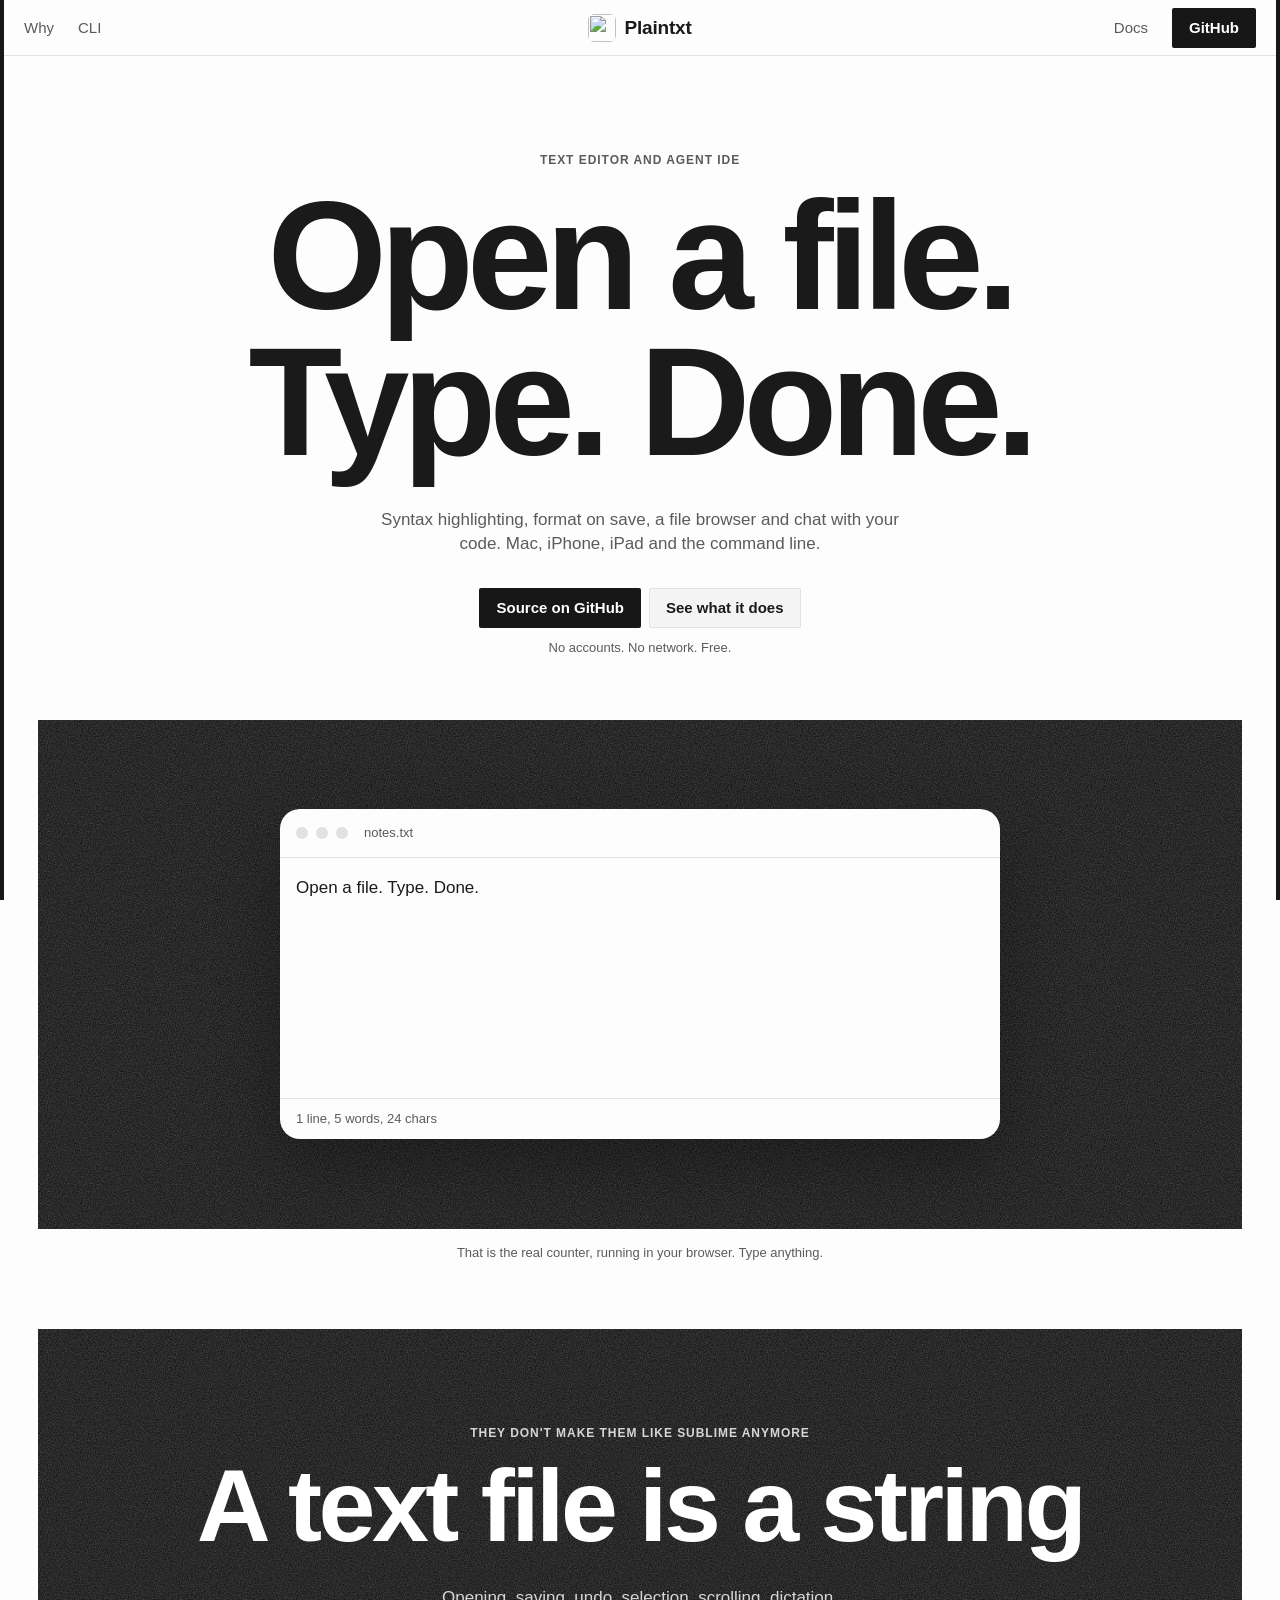
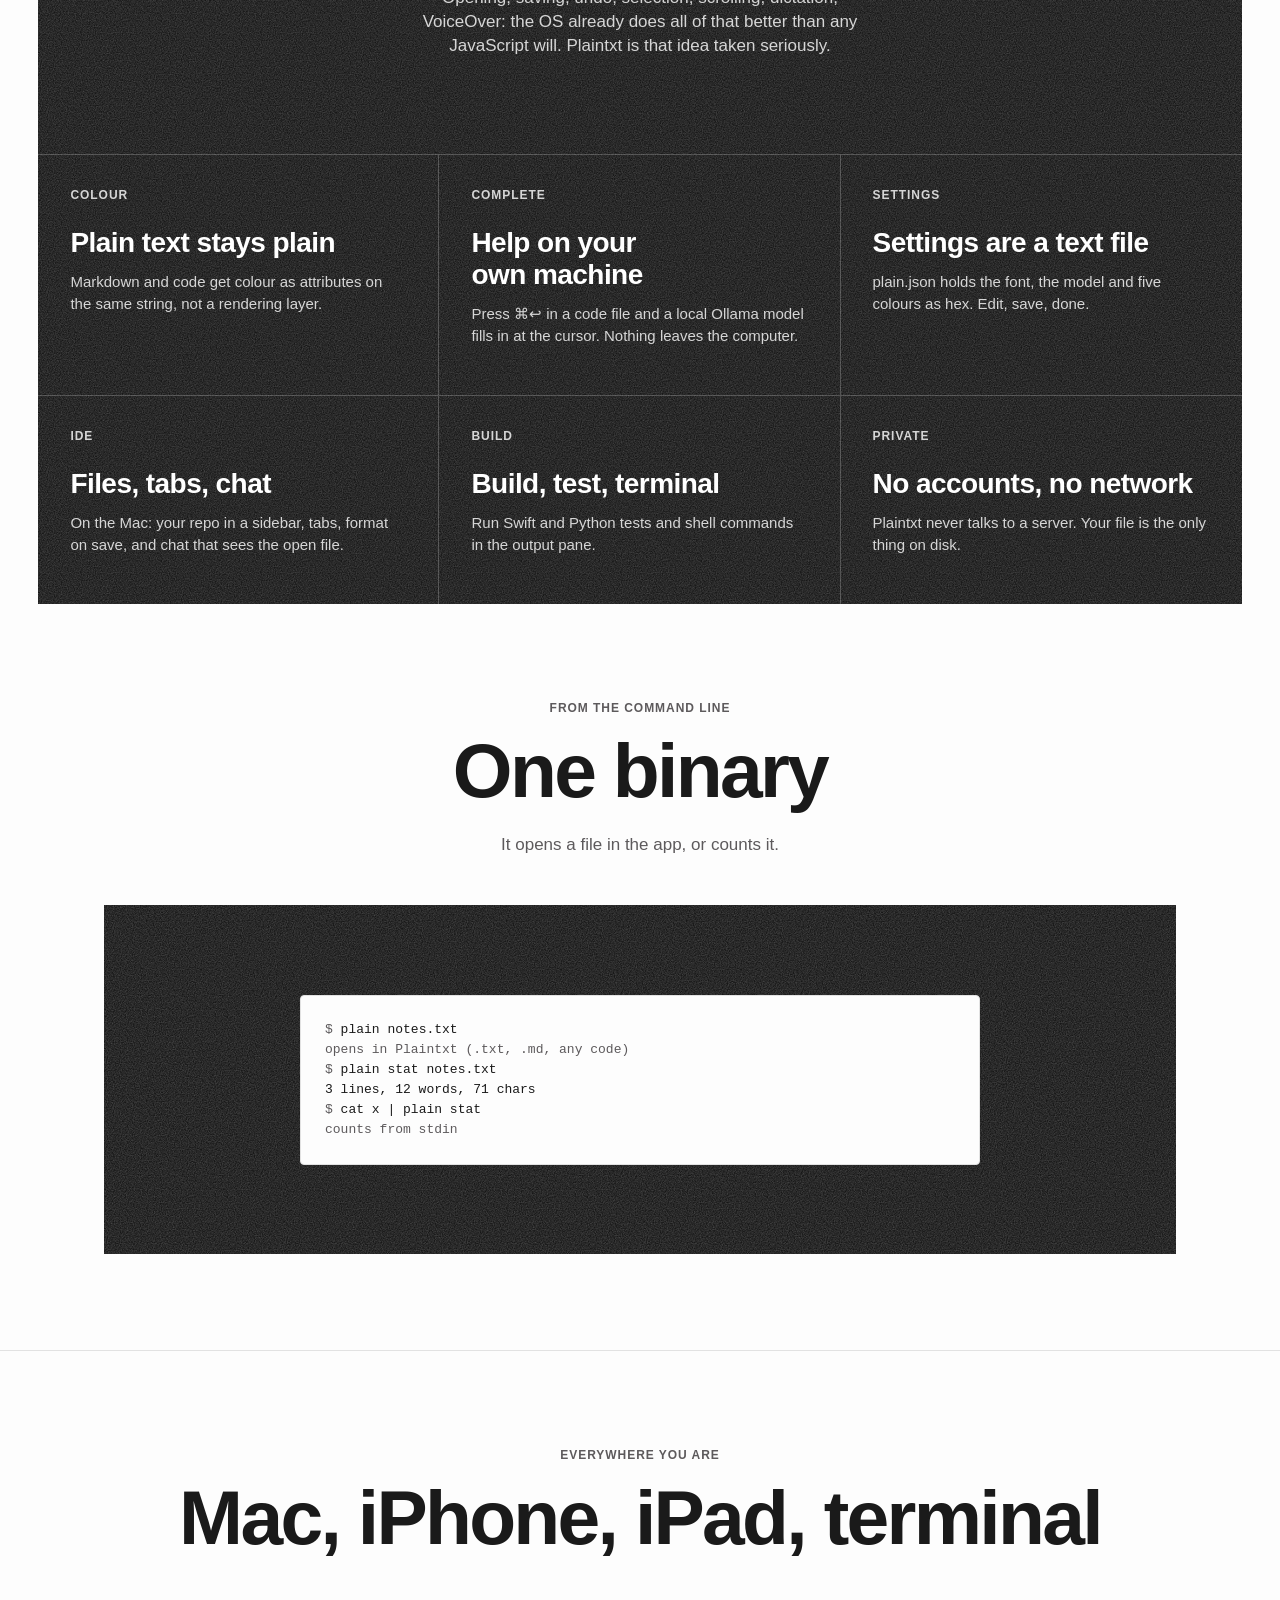
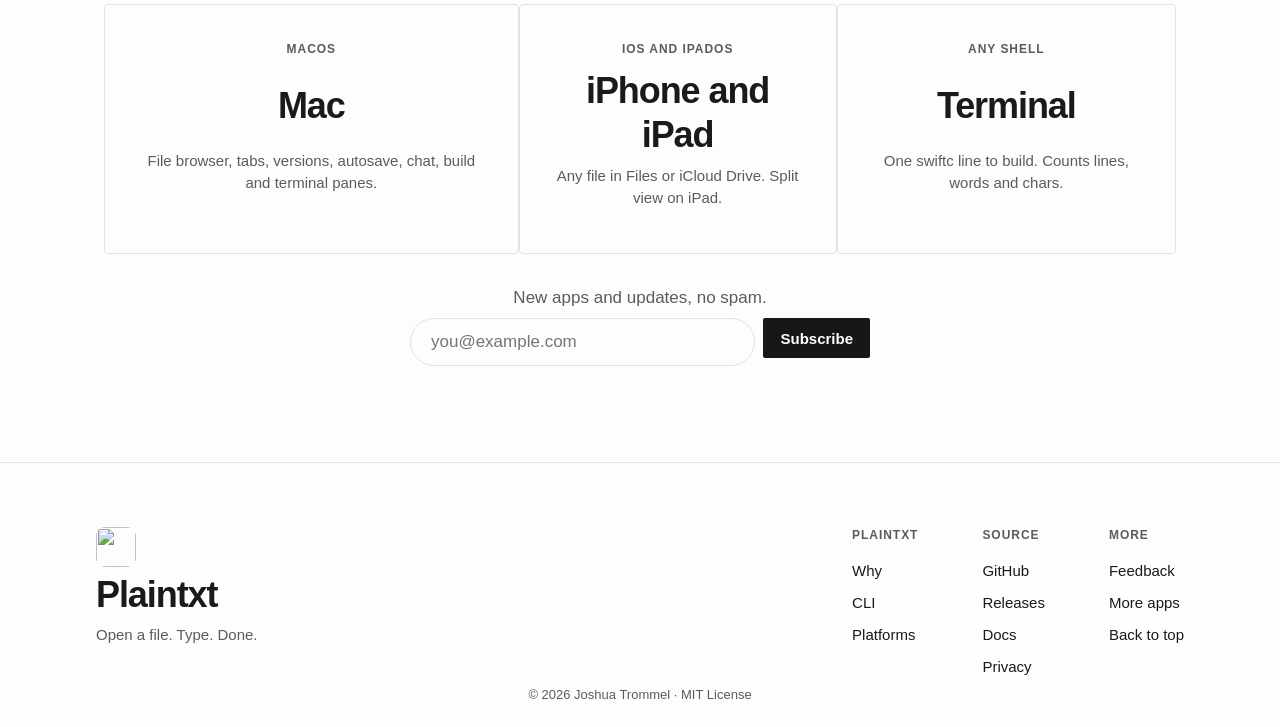
==== commit f4d41ef1: "Landing in Hermes' style; counter says 1 line, not 1 lines Co-Authored-By: Claude Opus 5.5 <noreply@" ====
--- a/landing/index.html
+++ b/landing/index.html
@@ -2,253 +2,167 @@
 <html lang="en">
 <head>
 <meta charset="UTF-8">
-<meta name="viewport" content="width=device-width, initial-scale=1.0">
+<meta name="viewport" content="width=device-width, initial-scale=1.0, viewport-fit=cover">
 <title>Plaintxt - a text editor that writes no editor code</title>
+<meta name="description" content="A plain text editor and agent IDE for Mac, iPhone and iPad. Open a text, Markdown or code file, type, done. Autosave, undo, iCloud and versions come from the system. Plus a command line tool.">
+<meta property="og:title" content="Plaintxt - a text editor">
+<meta property="og:description" content="Text, Markdown, code: open it, type, done. Mac, iPhone, iPad, and a command line.">
+<meta property="og:type" content="website">
 <meta property="og:image" content="https://plain.jaybulb.com/og.png">
 <meta property="og:url" content="https://plain.jaybulb.com/">
 <meta name="twitter:card" content="summary_large_image">
 <meta name="twitter:image" content="https://plain.jaybulb.com/og.png">
 <link rel="canonical" href="https://plain.jaybulb.com/">
-<meta name="description" content="A plain text editor and agent IDE for Mac, iPhone and iPad. Open a text, Markdown or code file, type, done. Autosave, undo, iCloud and versions come from the system. Plus a command line tool.">
-<meta name="theme-color" content="#f5f5f7">
-<meta property="og:title" content="Plaintxt - a text editor">
-<meta property="og:description" content="Text, Markdown, code: open it, type, done. Mac, iPhone, iPad, and a command line.">
-<meta property="og:type" content="website">
+<meta name="theme-color" content="#fdfdfd" media="(prefers-color-scheme: light)">
+<meta name="theme-color" content="#0b0b0b" media="(prefers-color-scheme: dark)">
 <link rel="icon" href="icon.svg" type="image/svg+xml">
+<link rel="apple-touch-icon" href="apple-touch-icon.png">
+<link rel="stylesheet" href="tokens.css">
+<link rel="stylesheet" href="landing.css">
 <style>
-@import url("https://jaybulb.com/tokens.css");
-@import url("devices.css");
-/* Palette from the icon, not the estate's yellow: graphite ink on cool grey. */
-:root{--bg:#fff;--text:#1d1d1f;--text2:#6e6e73;--text3:#a1a1a6;--bg2:#f5f5f7;--ink:#1d1d1f;--paper:#f5f5f7;--accent:var(--ink);--link:var(--ink);--border:#d2d2d7;--btn-fg:#fff;}
-@media (prefers-color-scheme: dark){:root:not([data-theme="light"]){--bg:#000;--text:#f5f5f7;--text2:#a1a1a6;--text3:#6e6e73;--accent:var(--paper);--link:var(--paper);--bg2:#2c2c2e;--border:#3a3a3c;--btn-fg:var(--ink);}}
-:root[data-theme="dark"]{--bg:#000;--text:#f5f5f7;--text2:#a1a1a6;--text3:#6e6e73;--accent:var(--paper);--link:var(--paper);--bg2:#2c2c2e;--border:#3a3a3c;--btn-fg:var(--ink);}
-*, *::before, *::after { margin: 0; padding: 0; box-sizing: border-box; }
-body { background: var(--bg); color: var(--text); font-family: var(--font-body); line-height: 1.6; -webkit-font-smoothing: antialiased; }
-a { color: var(--link, var(--accent)); text-decoration: none; }
-a:hover { text-decoration: underline; }
-.container { max-width: 800px; margin: 0 auto; padding: 0 2rem; }
-.hero { position: relative; isolation: isolate; overflow: hidden; padding: clamp(5rem, 12vw, 8rem) 0 5.5rem; text-align: center; background: var(--bg2); }
-.hero .container { position: relative; z-index: 2; }
-.hero-float { position: absolute; inset: -48px; z-index: 0; color: var(--text); opacity: 0.32; pointer-events: none; user-select: none; }
-.float { position: absolute; width: var(--size); height: var(--size); margin: calc(var(--size) / -2) 0 0 calc(var(--size) / -2); animation: drift var(--dur, 16s) ease-in-out var(--delay, 0s) infinite alternate; }
-.float svg { display: block; width: 100%; height: 100%; fill: none; stroke: currentColor; stroke-width: 1.75; stroke-linecap: round; stroke-linejoin: round; animation: bob var(--bdur, 12s) ease-in-out var(--bdelay, 0s) infinite alternate; }
-@keyframes drift { to { transform: translate(var(--dx, 0px), var(--dy, 0px)); } }
-@keyframes bob { from { transform: rotate(calc(var(--rot, 0deg) * -1)); } to { transform: rotate(var(--rot, 0deg)); } }
-@media (prefers-reduced-motion: reduce) { .float, .float svg { animation: none; } }
-.hero::after { content: ''; position: absolute; inset: 0; z-index: 1; pointer-events: none; background: radial-gradient(ellipse 56% 50% at 50% 46%, var(--bg2) 20%, transparent 76%), linear-gradient(var(--bg2), transparent 14%, transparent 86%, var(--bg2)); }
-.hero-icon { width: 88px; height: 88px; border-radius: 20px; }
-h1 { font-size: clamp(2.2rem, 6vw, 3.2rem); line-height: 1.1; letter-spacing: -0.02em; margin-top: 1.25rem; }
-.hero .container { padding: 0 1.25rem; }
-.tagline { color: var(--text2); font-size: 1.2rem; margin: 1.25rem auto 2.25rem; max-width: 32rem; }
-.cta { display: inline-flex; gap: 0.75rem; flex-wrap: wrap; justify-content: center; }
-.btn { display: inline-block; padding: 0.8rem 1.75rem; border-radius: 6px; font-weight: 600; border: 1px solid var(--accent); background: var(--accent); color: var(--btn-fg); }
-.btn:hover { text-decoration: none; opacity: 0.9; }
-.btn.ghost { background: transparent; color: var(--link, var(--accent)); }
-section.container { padding: 4rem 2rem; border-top: 1px solid var(--border); }
-section.container > * { max-width: 100%; }
-
-h2 { font-size: 1.65rem; letter-spacing: -0.01em; padding-top: 0.75rem; margin-bottom: 1.25rem; }
-p + p { margin-top: 1rem; }
-.grid { display: grid; gap: 1.5rem; grid-template-columns: repeat(auto-fit, minmax(220px, 1fr)); margin-top: 1.5rem; }
-.card { background: var(--bg2); border: 1px solid var(--border); border-radius: 10px; padding: 1.5rem; }
-.card h3 { font-size: 1rem; margin-bottom: 0.35rem; }
-.card p { color: var(--text2); font-size: 0.95rem; }
-pre { background: var(--bg2); border: 1px solid var(--border); border-radius: 8px; padding: 1rem 1.25rem; overflow-x: auto; font-family: ui-monospace, 'SF Mono', Menlo, monospace; font-size: 0.9rem; line-height: 1.5; margin-top: 1rem; }
-.shots{display:grid;grid-template-columns:repeat(auto-fit,minmax(260px,1fr));gap:40px;align-items:start;margin-top:1.5rem}
-.shots figure{margin:0}
-.shots .device{--device-w:100%;margin:0 auto}
-.shots .device-iphone{--device-w:240px}
-.shots figure:has(.device-iphone){display:flex;flex-direction:column;align-items:center}
-.shots figcaption{margin-top:8px;font-size:.9rem;opacity:.7}
-.demo-editor{width:100%;height:220px;border:0;outline:0;resize:none;background:transparent;color:var(--text);font-family:-apple-system,BlinkMacSystemFont,"SF Pro Text",sans-serif;font-size:.95rem;line-height:1.6;padding:14px 16px;}
-.demo-status{display:flex;gap:1rem;padding:8px 16px;background:transparent;border-top:1px solid var(--border);font-size:.8rem;color:var(--text2);font-variant-numeric:tabular-nums;}
-footer { border-top: 1px solid var(--border); padding: 2.5rem 0; color: var(--text2); font-size: 0.9rem; }
+.editor{position:relative;max-width:720px;margin:0 auto;background:var(--bg);color:var(--text);border-radius:20px;overflow:hidden;box-shadow:0 24px 64px rgba(0,0,0,.28);text-align:left}
+.editor-bar{display:flex;gap:8px;align-items:center;padding:12px 16px;border-bottom:1px solid var(--line);font-size:13px;color:var(--sub)}
+.editor-bar i{width:12px;height:12px;border-radius:50%;background:var(--line);display:inline-block}
+.editor-bar span{margin-left:8px}
+.demo-editor{display:block;width:100%;height:240px;border:0;outline:0;resize:none;background:transparent;color:var(--text);font:17px/1.6 var(--font);padding:16px}
+.demo-status{padding:8px 16px;border-top:1px solid var(--line);font-size:13px;color:var(--sub);font-variant-numeric:tabular-nums}
+.term pre{margin:0}
+.jb-signup{display:flex;flex-wrap:wrap;gap:8px;justify-content:center;max-width:460px;margin:32px auto 0;font:inherit;color:inherit}
+.jb-signup label{flex-basis:100%;text-align:center;color:var(--sub)}
+.jb-signup input[type=email]{flex:1;min-width:200px;height:48px;padding:0 20px;border:1px solid var(--line);border-radius:999px;background:transparent;color:inherit;font:inherit}
+.jb-hp{position:absolute;left:-9999px;width:1px;height:1px}
+.jb-msg{display:none;flex-basis:100%;text-align:center;margin:4px 0 0}
+.jb-msg:target{display:block}
 </style>
+<script src="landing.js" defer></script>
 </head>
 <body>
 
-<svg width="0" height="0" style="position:absolute" aria-hidden="true" focusable="false">
-  <symbol id="i-doc" viewBox="0 0 24 24"><path d="M6 3h8l4 4v14H6z"/><path d="M14 3v4h4"/><path d="M9 12h6M9 16h6"/></symbol>
-  <symbol id="i-cursor" viewBox="0 0 24 24"><path d="M9 3h2.5a2 2 0 0 1 2 2v14a2 2 0 0 1-2 2H9M15 3h-2.5"/><path d="M15 21h-2.5"/></symbol>
-  <symbol id="i-pencil" viewBox="0 0 24 24"><path d="M4 20l4-1 11-11-3-3L5 16z"/><path d="M13 8l3 3"/></symbol>
-  <symbol id="i-lines" viewBox="0 0 24 24"><path d="M4 7h16M4 12h10M4 17h13"/></symbol>
-</svg>
-
-<header class="hero">
-  <div class="hero-float" id="heroFloat" aria-hidden="true"></div>
-  <div class="container">
-    <img class="hero-icon" src="icon.svg" alt="Plaintxt icon" width="88" height="88">
-    <h1>Plaintxt</h1>
-    <p class="tagline">Text editor + agent IDE. Syntax highlighting, on-save formatting, file browser, chat with your code. Mac, iPhone, iPad, and CLI.</p>
-    <div class="cta">
-      <a class="btn" href="https://github.com/nulljosh/plaintxt">Source on GitHub</a>
-      <a class="btn ghost" href="#why">Why</a>
-    </div>
+<header class="nav" aria-label="Site">
+  <nav class="nav-links" aria-label="Main">
+    <a href="#features">Why</a>
+    <a href="#cli">CLI</a>
+  </nav>
+  <a class="nav-brand" href="#top" aria-label="Plaintxt home"><img src="icon.svg" alt="" width="28" height="28"><span>Plaintxt</span></a>
+  <div class="nav-end">
+    <a class="nav-get" href="https://jaybulb.com/docs.html#plain">Docs</a>
+    <a class="btn btn-solid" href="https://github.com/nulljosh/plaintxt">GitHub</a>
   </div>
 </header>
 
-<main>
-  <section id="why" class="container">
-    <h2>They don't make them like Sublime anymore</h2>
-    <p>Editors today are a div soup, a browser in a trench coat, or a subscription. Every one of them redraws the cursor by hand.</p>
-    <p>A text file is a string. Opening, saving, undo, selection, scrolling, dictation, VoiceOver: the OS already does all of that better than any JavaScript will. Plaintxt is that idea taken all the way. No web view. No rendering layer. Nothing between you and the file.</p>
-  </section>
+<main id="top">
+<section class="hero" id="hero">
+  <div class="wrap center hero-copy">
+    <p class="label">Text editor and agent IDE</p>
+    <h1>Open a file. Type. Done.</h1>
+    <p class="lead">Syntax highlighting, format on save, a file browser and chat with your code. Mac, iPhone, iPad and the command line.</p>
+    <div class="cta">
+      <a class="btn btn-solid" href="https://github.com/nulljosh/plaintxt">Source on GitHub</a>
+      <a class="btn btn-ghost" href="#features">See what it does</a>
+    </div>
+    <p class="fine">No accounts. No network. Free.</p>
+  </div>
 
-  <section class="container">
-    <h2>What it looks like</h2>
-    <div class="shots">
-      <figure>
-        <div class="device device-mac" data-title="Plaintxt"><div class="device-screen">
-          <textarea class="demo-editor" id="demoText" spellcheck="false" placeholder="Type here. It's the real counter.">Open a file. Type. Done.</textarea>
-          <div class="demo-status" id="demoStatus">2 lines, 5 words, 25 chars</div>
-        </div></div>
-        <figcaption>This is the real counter, running in your browser. Type anything.</figcaption>
+  <div class="demo-wrap reveal" id="demo">
+    <div class="stage">
+      <div class="editor">
+        <div class="editor-bar" aria-hidden="true"><i></i><i></i><i></i><span>notes.txt</span></div>
+        <textarea class="demo-editor" id="demoText" spellcheck="false" aria-label="Try the editor" placeholder="Type here. It's the real counter.">Open a file. Type. Done.</textarea>
+        <div class="demo-status" id="demoStatus">1 line, 5 words, 24 chars</div>
+      </div>
+    </div>
+    <p class="demo-hint">That is the real counter, running in your browser. Type anything.</p>
+  </div>
+</section>
+
+<section class="band" id="features">
+  <div class="band-head">
+    <div class="band-copy reveal">
+      <p class="label">They don't make them like Sublime anymore</p>
+      <h2>A text file is a string</h2>
+      <p>Opening, saving, undo, selection, scrolling, dictation, VoiceOver: the OS already does all of that better than any JavaScript will. Plaintxt is that idea taken seriously.</p>
+    </div>
+  </div>
+  <div class="cells">
+    <article class="cell reveal"><p class="label">Colour</p><h3>Plain text stays plain</h3><p>Markdown and code get colour as attributes on the same string, not a rendering layer.</p></article>
+    <article class="cell reveal"><p class="label">Complete</p><h3>Help on your own machine</h3><p>Press ⌘↩ in a code file and a local Ollama model fills in at the cursor. Nothing leaves the computer.</p></article>
+    <article class="cell reveal"><p class="label">Settings</p><h3>Settings are a text file</h3><p>plain.json holds the font, the model and five colours as hex. Edit, save, done.</p></article>
+    <article class="cell reveal"><p class="label">IDE</p><h3>Files, tabs, chat</h3><p>On the Mac: your repo in a sidebar, tabs, format on save, and chat that sees the open file.</p></article>
+    <article class="cell reveal"><p class="label">Build</p><h3>Build, test, terminal</h3><p>Run Swift and Python tests and shell commands in the output pane.</p></article>
+    <article class="cell reveal"><p class="label">Private</p><h3>No accounts, no network</h3><p>Plaintxt never talks to a server. Your file is the only thing on disk.</p></article>
+  </div>
+</section>
+
+<section class="sec field" id="cli">
+  <div class="wrap center">
+    <div class="reveal">
+      <p class="label">From the command line</p>
+      <h2>One binary</h2>
+      <p class="body">It opens a file in the app, or counts it.</p>
+    </div>
+    <div class="stage term-stage reveal">
+      <figure class="term" aria-label="The plain command">
+<pre><span class="dim">$</span> plain notes.txt
+<span class="dim">opens in Plaintxt (.txt, .md, any code)</span>
+<span class="dim">$</span> plain stat notes.txt
+3 lines, 12 words, 71 chars
+<span class="dim">$</span> cat x | plain stat
+<span class="dim">counts from stdin</span></pre>
       </figure>
     </div>
-  </section>
+  </div>
+</section>
 
-  <section class="container">
-    <h2>Colour, and a little help</h2>
-    <p>Open a Markdown file and headings, emphasis, links and code spans get colour. Open source code and keywords, strings, numbers and comments do. It is attributes on the same string in the same system text view, not a rendering layer. Plain text stays plain.</p>
-    <p>On the Mac, press ⌘↩ in a code file and Plaintxt asks a model running on your own machine (Ollama) to fill in at the cursor. Nothing leaves the computer. No Ollama, no harm done.</p>
-    <p>Settings are a text file. Launch Plaintxt with nothing to open and it opens <code>plain.json</code>: font size, monospaced, the completion model, and the five colours as hex. Edit, save, done. Like Sublime.</p>
-  </section>
-
-  <section class="container">
-    <h2>Agent IDE (Mac only)</h2>
-    <p>Plaintxt on Mac is a minimalist IDE. Left sidebar lists files from your git repo. Click opens in a new tab. Center is the editor with syntax highlighting and format-on-save (prettier, black, swiftformat). Bottom tabs: chat with Ollama about your code, build output, and a terminal.</p>
-    <p>Chat includes file context automatically. Build and test buttons run Swift, Python tests in the output pane. Terminal runs shell commands. Nothing is saved remotely. Your machine, your agent, your code.</p>
-  </section>
-
-  <section class="container">
-    <h2>From the command line</h2>
-    <p>One binary. It opens a file in the app, or counts it.</p>
-<pre>plain notes.txt          open in Plaintxt (.txt, .md, any code)
-plain stat notes.txt     3 lines, 12 words, 71 chars
-cat x | plain stat       counts from stdin</pre>
-  </section>
-
-  <section class="container">
-    <h2>Everywhere you are</h2>
-    <div class="grid">
-      <div class="card"><h3>Mac</h3><p>File browser, tabs, versions, autosave. Chat with your code. Build and terminal panes. Format on save.</p></div>
-      <div class="card"><h3>iPhone &amp; iPad</h3><p>Any file in the Files app or iCloud Drive. Split view on iPad. Syntax highlighting everywhere.</p></div>
-      <div class="card"><h3>Terminal</h3><p>Build with one swiftc line. Stats mode counts lines, words, chars. No package manager, no runtime.</p></div>
+<section class="sec plats" id="get">
+  <div class="wrap center">
+    <p class="label reveal">Everywhere you are</p>
+    <h2 class="reveal">Mac, iPhone, iPad, terminal</h2>
+    <div class="plat-row">
+      <div class="reveal"><small>macOS</small><b>Mac</b><p>File browser, tabs, versions, autosave, chat, build and terminal panes.</p></div>
+      <div class="reveal"><small>iOS and iPadOS</small><b>iPhone and iPad</b><p>Any file in Files or iCloud Drive. Split view on iPad.</p></div>
+      <div class="reveal"><small>Any shell</small><b>Terminal</b><p>One swiftc line to build. Counts lines, words and chars.</p></div>
     </div>
-  </section>
-
-  <section class="container">
-    <h2>No accounts, no network</h2>
-    <p>Plaintxt never talks to a server. There is nothing to sign into and nothing to collect. Your file is the only thing on disk.</p>
-  </section>
-
-  <!-- Email capture. Posts to authmail.jaybulb.com/signup (Resend "General" audience). No JS: the Worker 303s back to #signed-up. -->
-  <form class="jb-signup" action="https://authmail.jaybulb.com/signup" method="post">
-    <label for="jb-email">New apps and updates, no spam.</label>
-    <input id="jb-email" type="email" name="email" placeholder="you@example.com" autocomplete="email" required maxlength="254">
-    <input type="text" name="website" tabindex="-1" autocomplete="off" aria-hidden="true" class="jb-hp">
-    <button type="submit">Subscribe</button>
-    <p id="signed-up" class="jb-msg" role="status">You're on the list.</p>
-    <p id="signup-failed" class="jb-msg" role="status">That email didn't work. Try again?</p>
-  </form>
-  <style>
-  .jb-signup{display:flex;flex-wrap:wrap;gap:8px;justify-content:center;max-width:460px;margin:40px auto;padding:0 16px;font:inherit;color:inherit}
-  .jb-signup label{flex-basis:100%;text-align:center;opacity:.7}
-  .jb-signup input[type=email]{flex:1;min-width:200px;padding:10px 12px;border:1px solid currentColor;border-radius:8px;background:transparent;color:inherit;font:inherit}
-  .jb-signup button{padding:10px 16px;border:1px solid currentColor;border-radius:8px;background:transparent;color:inherit;font:inherit;cursor:pointer}
-  .jb-hp{position:absolute;left:-9999px;width:1px;height:1px}
-  .jb-msg{display:none;flex-basis:100%;text-align:center;margin:4px 0 0}
-  .jb-msg:target{display:block}
-  </style>
+    <form class="jb-signup" action="https://authmail.jaybulb.com/signup" method="post">
+      <label for="jb-email">New apps and updates, no spam.</label>
+      <input id="jb-email" type="email" name="email" placeholder="you@example.com" autocomplete="email" required maxlength="254">
+      <input type="text" name="website" tabindex="-1" autocomplete="off" aria-hidden="true" class="jb-hp">
+      <button class="btn btn-solid" type="submit">Subscribe</button>
+      <p id="signed-up" class="jb-msg" role="status">You're on the list.</p>
+      <p id="signup-failed" class="jb-msg" role="status">That email didn't work. Try again?</p>
+    </form>
+  </div>
+</section>
 </main>
 
-<footer><div class="container">Plaintxt · <a href="https://github.com/nulljosh/plaintxt">GitHub</a> &middot; <a href="https://jaybulb.com/docs.html#plain">Docs</a> · MIT</div></footer>
+<footer class="foot" id="footer">
+  <div class="foot-top">
+    <div class="foot-brand"><img src="icon.svg" alt="" width="40" height="40"><b>Plaintxt</b><p>Open a file. Type. Done.</p></div>
+    <nav class="foot-cols" aria-label="Footer">
+      <div><p class="label">Plaintxt</p><a href="#features">Why</a><a href="#cli">CLI</a><a href="#get">Platforms</a></div>
+      <div><p class="label">Source</p><a href="https://github.com/nulljosh/plaintxt">GitHub</a><a href="https://github.com/nulljosh/plaintxt/releases">Releases</a><a href="https://jaybulb.com/docs.html#plain">Docs</a><a href="privacy.html">Privacy</a></div>
+      <div><p class="label">More</p><a href="mailto:trommatic@icloud.com?subject=Plaintxt">Feedback</a><a href="https://jaybulb.com">More apps</a><a href="#top">Back to top</a></div>
+    </nav>
+  </div>
+  <p class="legal">&copy; 2026 Joshua Trommel &middot; MIT License</p>
+</footer>
 <script>
 // Same rules as ios/App/Stats.swift: empty doc is 1 line, no line for a trailing newline.
 (function () {
   var t = document.getElementById('demoText'), s = document.getElementById('demoStatus');
   if (!t || !s) return;
   function graphemeCount(text) {
-    if (window.Intl && Intl.Segmenter) {
-      return [...new Intl.Segmenter().segment(text)].length;
-    }
+    if (window.Intl && Intl.Segmenter) return [...new Intl.Segmenter().segment(text)].length;
     return [...text].length;
   }
   function update() {
     var text = t.value;
     var lines = 1 + (text.match(/\n/g) || []).length - (text.endsWith('\n') ? 1 : 0);
     var words = text.split(/\s+/).filter(Boolean).length;
-    s.textContent = lines + ' lines, ' + words + ' words, ' + graphemeCount(text) + ' chars';
+    s.textContent = lines + (lines === 1 ? ' line, ' : ' lines, ') + words + (words === 1 ? ' word, ' : ' words, ') + graphemeCount(text) + ' chars';
   }
   t.addEventListener('input', update);
   update();
 })();
-
-// Documents, cursors, pencils and text lines drifting behind the hero. Same field as nimble's.
-(function () {
-  var field = document.getElementById('heroFloat');
-  if (!field) return;
-  var rand = function (a, b) { return a + Math.random() * (b - a); };
-  var narrow = window.innerWidth < 640;
-  var icons = ['i-doc', 'i-cursor', 'i-pencil', 'i-lines'];
-  var edgeAt = function (x, y) { var nx = (x - 50) / 50, ny = (y - 50) / 50; return Math.min(1, Math.sqrt(nx * nx + ny * ny)); };
-  var cols = narrow ? 3 : Math.max(3, Math.min(7, Math.round(window.innerWidth / 190)));
-  var rows = narrow ? 5 : 4;
-  var minSize = narrow ? 18 : 28, maxSize = narrow ? 34 : 56;
-  for (var r = 0; r < rows; r++) {
-    for (var c = 0; c < cols; c++) {
-      var el = document.createElement('div');
-      var x = (c + rand(0.15, 0.85)) / cols * 100, y = (r + rand(0.15, 0.85)) / rows * 100;
-      el.className = 'float';
-      el.style.left = x.toFixed(2) + '%'; el.style.top = y.toFixed(2) + '%';
-      el.style.opacity = (0.3 + 0.7 * edgeAt(x, y)).toFixed(2);
-      el.style.setProperty('--size', rand(minSize, maxSize).toFixed(1) + 'px');
-      el.style.setProperty('--rot', rand(4, 10).toFixed(1) + 'deg');
-      el.style.setProperty('--bdur', rand(7, 16).toFixed(1) + 's');
-      el.style.setProperty('--bdelay', (-rand(0, 16)).toFixed(1) + 's');
-      var dx = rand(12, 26) * (Math.random() < 0.5 ? -1 : 1), dy = rand(10, 22) * (Math.random() < 0.5 ? -1 : 1);
-      el.style.setProperty('--dx', dx.toFixed(1) + 'px'); el.style.setProperty('--dy', dy.toFixed(1) + 'px');
-      el.style.setProperty('--dur', rand(12, 26).toFixed(1) + 's');
-      el.style.setProperty('--delay', (-rand(0, 26)).toFixed(1) + 's');
-      el.innerHTML = '<svg viewBox="0 0 24 24"><use href="#' + icons[Math.floor(Math.random() * icons.length)] + '"/></svg>';
-      field.appendChild(el);
-    }
-  }
-})();
-</script>
-<style>
-html.js .reveal{opacity:0;transform:translateY(20px)}
-html.js .reveal.in-view{opacity:1;transform:translateY(0);transition:opacity .6s ease,transform .6s ease}
-@media (prefers-reduced-motion: reduce){html.js .reveal{opacity:1!important;transform:none!important;transition:none!important}}
-</style>
-<script>
-document.documentElement.classList.add('js');
-(function(){
-  var reduced = window.matchMedia && matchMedia('(prefers-reduced-motion: reduce)').matches;
-  if (!reduced && 'IntersectionObserver' in window) {
-    var targets = document.querySelectorAll('main section, .card');
-    targets.forEach(function(el){ el.classList.add('reveal'); });
-    var io = new IntersectionObserver(function(entries){
-      entries.forEach(function(e){ if (e.isIntersecting) { e.target.classList.add('in-view'); io.unobserve(e.target); } });
-    }, {threshold: 0.15});
-    targets.forEach(function(el){ io.observe(el); });
-  }
-  if (!reduced) {
-    var layer = document.getElementById('heroFloat');
-    if (layer) {
-      var ticking = false;
-      window.addEventListener('scroll', function(){
-        if (!ticking) {
-          requestAnimationFrame(function(){
-            layer.style.transform = 'translateY(' + ((window.scrollY || 0) * 0.35) + 'px)';
-            ticking = false;
-          });
-          ticking = true;
-        }
-      }, {passive: true});
-    }
-  }
-})();
 </script>
 </body>
 </html>
--- a/landing/tokens.css
+++ b/landing/tokens.css
@@ -0,0 +1,53 @@
+/* Tripwire design tokens. One source for the landing (brand/tokens.css is the same file).
+   Shared house system: 8 point grid, one radius set, 48 point capsule controls, the system font. Red is the only colour Tripwire owns. */
+:root {
+  /* colour */
+  --accent: #171717;          /* actions and links, AA on white */
+  --btn: #171717;             /* solid buttons, white label */
+  --frame: #171717;           /* the thin frame down the window edges */
+  --band: #171717;            /* full-bleed red sections */
+  --band-sub: #d6d6d6;        /* secondary text on the band, AA */
+  --band-art: #8a8a8a;        /* the diff wall on the band */
+  --band-line: rgba(255, 255, 255, .22);
+  --accent-light: #e07a4f;    /* icon gradient top */
+  --accent-deep: #b5502c;     /* icon gradient bottom */
+  --ring: color-mix(in srgb, var(--accent) 30%, transparent);
+  --bg: #fdfdfd;
+  --surface: #f4f4f4;
+  --line: #e2e2e2;
+  --text: #1a1a1a;
+  --sub: #5d5a5c;
+  --live: #1a7f37;            /* open issue, added field */
+  --bad: #c0392b;             /* removed field */
+
+  /* type */
+  --font: -apple-system, BlinkMacSystemFont, "SF Pro Text", "Helvetica Neue", Helvetica, Arial, sans-serif;
+  --size-display: 64px; --size-title: 34px; --size-headline: 20px; --size-body: 17px; --size-footnote: 13px;
+
+  /* space: the 8 point grid */
+  --sp-1: 4px; --sp-2: 8px; --sp-3: 12px; --sp-4: 16px; --sp-5: 24px; --sp-6: 32px; --sp-7: 48px; --sp-8: 64px; --sp-9: 96px;
+  --measure: 680px;
+  --wrap: 1120px;
+
+  /* shape */
+  --control: 48px; --r-card: 28px; --r-group: 20px; --r-row: 8px; --r-pill: 999px; --r-sq: 2px; --r-icon: 22.5%;
+  --motion: .2s ease;
+}
+
+@media (prefers-color-scheme: dark) {
+  :root {
+    --accent: #f2f2f2;
+    --btn: #3a3a3a;
+    --frame: #3a3a3a;
+    --band: #1c1c1c;
+    --band-sub: #cfcfcf;
+    --band-art: #8a8a8a;
+    --bg: #0b0b0b;
+    --surface: #161616;
+    --line: #2c2c2c;
+    --text: #f5f2f3;
+    --sub: #b1a6a9;
+    --live: #4caf6e;
+    --bad: #ff6b6b;
+  }
+}
--- a/landing/landing.css
+++ b/landing/landing.css
@@ -0,0 +1,162 @@
+/* Tripwire landing, the house layout Hermes set: a thin red frame, giant tight headlines, tiny caps labels,
+   small square buttons, and full-bleed red bands. The band art is tripwire's own output, a wall of diff cards.
+   Every colour and radius comes from tokens.css. */
+:root {
+  --scan: repeating-linear-gradient(to bottom, #000 0 1.5px, transparent 1.5px 3px);  /* scanlines for the engravings */
+  /* film grain: white fractal noise, laid over every blue surface */
+  --grain: url("data:image/svg+xml,%3Csvg xmlns='http://www.w3.org/2000/svg' width='180' height='180'%3E%3Cfilter id='n'%3E%3CfeTurbulence type='fractalNoise' baseFrequency='.85' numOctaves='3' stitchTiles='stitch'/%3E%3CfeColorMatrix values='0 0 0 0 1 0 0 0 0 1 0 0 0 0 1 .28 0 0 0 -.06'/%3E%3C/filter%3E%3Crect width='100%25' height='100%25' filter='url(%23n)'/%3E%3C/svg%3E");
+}
+.art { position: relative; overflow: hidden; background: var(--grain), var(--band); }
+* { box-sizing: border-box; margin: 0; }
+html { scroll-behavior: smooth; }
+body { font-family: var(--font); font-size: var(--size-body); line-height: 24px; color: var(--text); background: var(--bg); -webkit-font-smoothing: antialiased; }
+a { color: inherit; }
+code { font-size: .9em; padding: 2px 6px; border-radius: var(--r-sq); background: var(--surface); }
+.wrap { max-width: var(--wrap); margin: 0 auto; padding: 0 var(--sp-5); }
+.center { text-align: center; }
+
+h1, h2, h3 { text-wrap: balance; }
+h1 { font-size: clamp(72px, 12vw, 176px); line-height: .95; font-weight: 700; letter-spacing: -.045em; }
+h2 { font-size: clamp(44px, 6vw, 96px); line-height: 1; font-weight: 700; letter-spacing: -.035em; }
+h3 { font-size: 28px; line-height: 32px; font-weight: 600; letter-spacing: -.02em; }
+.label { font-size: 12px; line-height: 16px; font-weight: 600; letter-spacing: .08em; text-transform: uppercase; color: var(--sub); margin-bottom: var(--sp-4); }
+
+.btn { height: 40px; padding: 0 var(--sp-4); border-radius: var(--r-sq); display: inline-flex; align-items: center; font-weight: 600; font-size: 15px; text-decoration: none; border: 1px solid transparent; transition: background var(--motion), color var(--motion), border-color var(--motion); }
+.btn-solid { background: var(--btn); color: #fff; }
+.btn-solid:hover { background: color-mix(in srgb, var(--btn) 82%, #fff); }
+.btn-ghost { background: var(--surface); color: var(--text); border-color: var(--line); }
+.btn-ghost:hover { border-color: var(--text); }
+.btn:focus-visible, .foot-cols a:focus-visible, .prod a:focus-visible, .nav-brand:focus-visible, .nav-links a:focus-visible { outline: 3px solid var(--ring); outline-offset: 2px; }
+
+.nav { position: sticky; top: 0; z-index: 10; display: grid; grid-template-columns: 1fr auto 1fr; align-items: center; gap: var(--sp-5); height: 56px; padding: 0 var(--sp-5); background: color-mix(in srgb, var(--bg) 88%, transparent); backdrop-filter: blur(20px); -webkit-backdrop-filter: blur(20px); border-bottom: 1px solid var(--line); }
+.nav-brand { display: flex; align-items: center; gap: var(--sp-2); font-weight: 700; font-size: 19px; letter-spacing: -.01em; text-decoration: none; }
+.nav-brand img { width: 28px; height: 28px; border-radius: var(--r-icon); }
+.nav-links, .nav-get { display: flex; gap: var(--sp-5); font-size: 15px; font-weight: 500; }
+.nav-links a, .nav-get { text-decoration: none; color: var(--sub); }
+.nav-links a:hover, .nav-get:hover { color: var(--text); }
+.nav-brand { grid-column: 2; }
+.nav-end { grid-column: 3; justify-self: end; display: flex; align-items: center; gap: var(--sp-5); }
+/* the thin blue frame down both edges of the window */
+@media (min-width: 900px) { body::after { content: ""; position: fixed; inset: 0; border-inline: 4px solid var(--frame); pointer-events: none; z-index: 30; } }
+
+.hero { padding: var(--sp-9) 0 var(--sp-8); }
+.lead { max-width: 560px; margin: var(--sp-6) auto 0; color: var(--sub); }
+.cta { display: flex; flex-wrap: wrap; gap: var(--sp-2); margin-top: var(--sp-6); }
+.center .cta { justify-content: center; }
+.fine { margin-top: var(--sp-3); font-size: var(--size-footnote); line-height: 16px; color: var(--sub); }
+
+/* the live window: same layout as the Mac app */
+.demo-wrap { margin: var(--sp-8) clamp(0px, 3vw, 44px) 0; }
+.stage { position: relative; overflow: hidden; background: var(--grain), var(--band); padding: clamp(24px, 6vw, 96px) clamp(12px, 7vw, 128px); }
+.stage-art { position: absolute; inset: 0; }
+.wall { position: absolute; inset: -6%; display: grid; grid-auto-flow: column; grid-auto-columns: 1fr; gap: 10px; opacity: .55; pointer-events: none; user-select: none; }
+.wall-col { display: flex; min-width: 0; flex-direction: column; gap: 10px; animation: drift var(--dur) linear infinite; }
+.wall-col.down { animation-direction: reverse; }
+@keyframes drift { from { transform: translateY(0); } to { transform: translateY(-50%); } }
+.wtile { border: 1px solid var(--band-line); border-radius: 4px; padding: 8px 10px; font: 11px/17px ui-monospace, SFMono-Regular, Menlo, monospace; white-space: nowrap; overflow: hidden; color: var(--band-art); }
+/* the issue tripwire files, as GitHub draws it */
+.issue { position: relative; max-width: 620px; margin: 0 auto; text-align: left; background: var(--bg); color: var(--text); border-radius: 10px; overflow: hidden; box-shadow: 0 24px 64px rgba(0, 0, 0, .28); }
+.issue-head { padding: var(--sp-4) var(--sp-5); border-bottom: 1px solid var(--line); }
+.issue-title { font-weight: 600; font-size: 18px; line-height: 26px; }
+.issue-meta { margin-top: var(--sp-2); display: flex; flex-wrap: wrap; gap: var(--sp-2); align-items: center; font-size: var(--size-footnote); color: var(--sub); }
+.issue-open { background: var(--live); color: #fff; border-radius: var(--r-pill); padding: 2px 10px; font-weight: 600; }
+.issue-body { padding: var(--sp-4) var(--sp-5) var(--sp-5); display: grid; gap: var(--sp-3); font-size: 15px; line-height: 22px; }
+.issue-body ul { padding-left: var(--sp-5); display: grid; gap: var(--sp-1); }
+.issue-body pre, .term pre { font: 13px/20px ui-monospace, SFMono-Regular, Menlo, monospace; overflow-x: auto; }
+.issue-body pre { padding: var(--sp-3) var(--sp-4); background: var(--surface); border: 1px solid var(--line); border-radius: 4px; }
+.rm { color: var(--bad); } .add { color: var(--live); }
+.shot { position: relative; display: block; width: 100%; max-width: 1040px; height: auto; margin: 0 auto; border-radius: 10px; box-shadow: 0 24px 64px rgba(0, 0, 0, .28); }
+.demo-hint { margin-top: var(--sp-3); font-size: var(--size-footnote); color: var(--sub); text-align: center; }
+
+/* The blue band: the engraving in scanlines beside the section head, then the six features as ruled cells */
+.band { margin: 0 clamp(0px, 3vw, 44px); background: var(--grain), var(--band); color: #fff; overflow: hidden; }
+.band .label { color: var(--band-sub); }
+.band-head { text-align: center; }
+.band-art { aspect-ratio: 19 / 10; max-height: 86vh; width: 100%; background: none; }
+.band-copy { position: relative; margin-top: -10vw; padding: 0 var(--sp-5) var(--sp-9); }
+.band-copy h2 { font-size: clamp(48px, 8vw, 128px); line-height: .95; }
+.band-copy p:last-child { margin: var(--sp-6) auto 0; max-width: 480px; color: var(--band-sub); }
+.frows { border-top: 1px solid var(--band-line); }
+.frow { display: grid; grid-template-columns: 1fr 1fr; align-items: center; border-bottom: 1px solid var(--band-line); }
+.frow .art { aspect-ratio: 3 / 2; background: var(--grain), color-mix(in srgb, #fff 6%, var(--band)); }
+.frow:nth-child(even) .art { order: 2; }
+.frow > div:not(.art) { padding: var(--sp-7) clamp(24px, 6vw, 96px); max-width: 560px; }
+.frow h3 { font-size: clamp(32px, 3.2vw, 48px); line-height: 1.05; font-weight: 700; letter-spacing: -.03em; }
+.frow p:last-child { margin-top: var(--sp-4); color: var(--band-sub); }
+.cells { display: grid; grid-template-columns: repeat(3, 1fr); border-top: 1px solid var(--band-line); }
+.cell { padding: var(--sp-6) var(--sp-6) var(--sp-7); border-right: 1px solid var(--band-line); border-bottom: 1px solid var(--band-line); }
+.cell:nth-child(3n) { border-right: 0; }
+.cell:nth-last-child(-n+3) { border-bottom: 0; }
+.cell .label { margin-bottom: var(--sp-5); }
+.cell p:last-child { margin-top: var(--sp-3); color: var(--band-sub); font-size: 15px; line-height: 22px; }
+
+.sec { padding: var(--sp-9) 0; }
+.body { color: var(--sub); margin-top: var(--sp-5); max-width: 560px; }
+.center .body { margin-left: auto; margin-right: auto; }
+.term-stage { margin-top: var(--sp-7); }
+.term { position: relative; max-width: 680px; margin: 0 auto; text-align: left; border-radius: 4px; background: var(--bg); border: 1px solid var(--line); padding: var(--sp-5); }
+/* three product cards, each with its own crop of the engraving */
+.prods { display: grid; grid-template-columns: repeat(3, 1fr); gap: var(--sp-4); margin-top: var(--sp-4); text-align: left; }
+.prod { display: grid; align-content: start; gap: var(--sp-2); }
+.prod-art { margin: 0 0 var(--sp-3); aspect-ratio: 3 / 2; }
+.prod .label { margin-bottom: 0; }
+.prod p:not(.label) { color: var(--sub); font-size: 15px; line-height: 22px; }
+.prod a { color: var(--accent); font-size: 15px; text-decoration: none; }
+.prod a:hover { text-decoration: underline; }
+.term pre { font: 13px/20px ui-monospace, SFMono-Regular, Menlo, monospace; overflow-x: auto; }
+.term .dim { color: var(--sub); }
+.term figcaption { margin-top: var(--sp-3); font-size: var(--size-footnote); color: var(--sub); }
+.plats { border-top: 1px solid var(--line); }
+.plat-row { display: flex; justify-content: center; margin-top: var(--sp-7); }
+.plat-row > div { max-width: 440px; padding: var(--sp-6); border-radius: 4px; border: 1px solid var(--line); display: grid; gap: var(--sp-2); justify-items: center; }
+.plat-row small { font-size: 12px; font-weight: 600; letter-spacing: .08em; text-transform: uppercase; color: var(--sub); }
+.plat-row b { font-weight: 700; font-size: 36px; line-height: 44px; letter-spacing: -.03em; }
+.plat-row p { color: var(--sub); font-size: 15px; line-height: 22px; margin-bottom: var(--sp-3); }
+
+/* Footer: brand and link columns, one fine line */
+.foot { text-align: center; padding: var(--sp-8) var(--sp-4) var(--sp-5); background: var(--bg); overflow: hidden; border-top: 1px solid var(--line); }
+.foot-top { max-width: var(--wrap); margin: 0 auto; padding: 0 var(--sp-4); display: flex; flex-wrap: wrap; justify-content: space-between; gap: var(--sp-7); text-align: left; }
+.foot-brand { display: grid; gap: var(--sp-2); align-content: start; }
+.foot-brand img { border-radius: var(--r-icon); }
+.foot-brand b { font-weight: 700; font-size: 36px; line-height: 40px; letter-spacing: -.03em; }
+.foot-brand p { color: var(--sub); font-size: 15px; }
+.foot-cols { display: flex; flex-wrap: wrap; gap: var(--sp-8); }
+.foot-cols div { display: grid; gap: var(--sp-2); align-content: start; }
+.foot-cols .label { margin-bottom: var(--sp-2); }
+.foot-cols a { color: var(--text); text-decoration: none; font-size: 15px; }
+.foot-cols a:hover { color: var(--accent); }
+.legal { margin-top: var(--sp-2); font-size: var(--size-footnote); line-height: 16px; color: var(--sub); text-wrap: balance; }
+
+.js .reveal { opacity: 0; transform: translateY(16px); transition: opacity .5s ease, transform .5s ease; }
+.js .reveal.in { opacity: 1; transform: none; }
+
+@media (max-width: 900px) {
+  .frow { grid-template-columns: 1fr; }
+  .frow:nth-child(even) .art { order: 0; }
+  .frow > div:not(.art) { padding: var(--sp-6) var(--sp-5) var(--sp-7); }
+  .band-copy { margin-top: -14vw; }
+  .cells { grid-template-columns: 1fr 1fr; }
+  .cell, .cell:nth-child(3n), .cell:nth-last-child(-n+3) { border-right: 1px solid var(--band-line); border-bottom: 1px solid var(--band-line); }
+  .cell:nth-child(2n) { border-right: 0; }
+  .cell:nth-last-child(-n+2) { border-bottom: 0; }
+  .prods { grid-template-columns: 1fr; gap: var(--sp-6); }
+}
+@media (max-width: 600px) {
+  .nav-links, .nav-get { display: none; }
+  .wrap { padding: 0 var(--sp-4); }
+  .hero { padding-top: var(--sp-8); }
+  .cells { grid-template-columns: 1fr; }
+  .cell, .cell:nth-child(2n), .cell:nth-child(3n), .cell:nth-last-child(-n+2) { border-right: 0; border-bottom: 1px solid var(--band-line); padding: var(--sp-5); }
+  .cell:last-child { border-bottom: 0; }
+    .foot-cols { gap: var(--sp-6); }
+}
+@media (prefers-reduced-motion: reduce) {
+  html { scroll-behavior: auto; }
+  .js .reveal { opacity: 1; transform: none; transition: none; }
+  .btn, .row { transition: none; }
+  .wall-col { animation: none; }
+}
+
+/* no engraving above the band head: the copy starts the band */
+.band-copy { margin-top: 0; padding-top: var(--sp-9); }
+.stage { padding-block: clamp(32px, 7vw, 112px); }
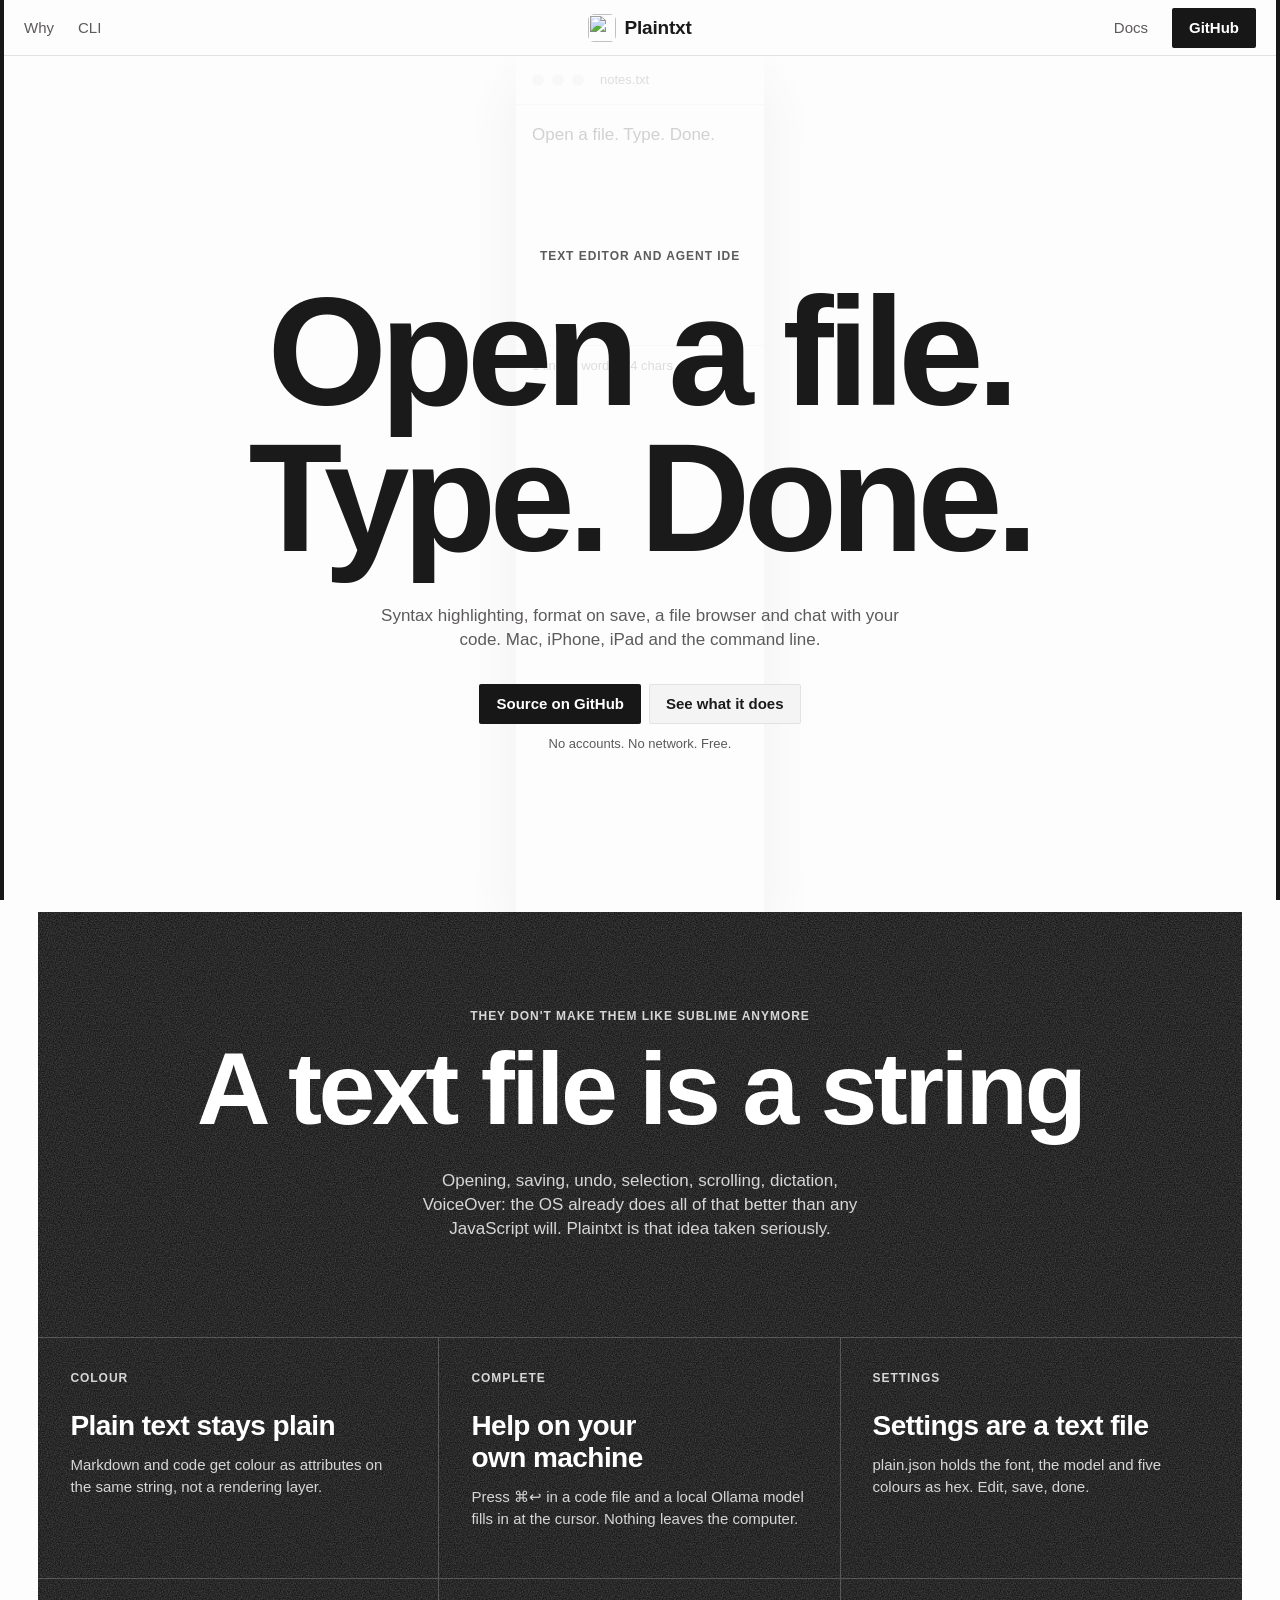
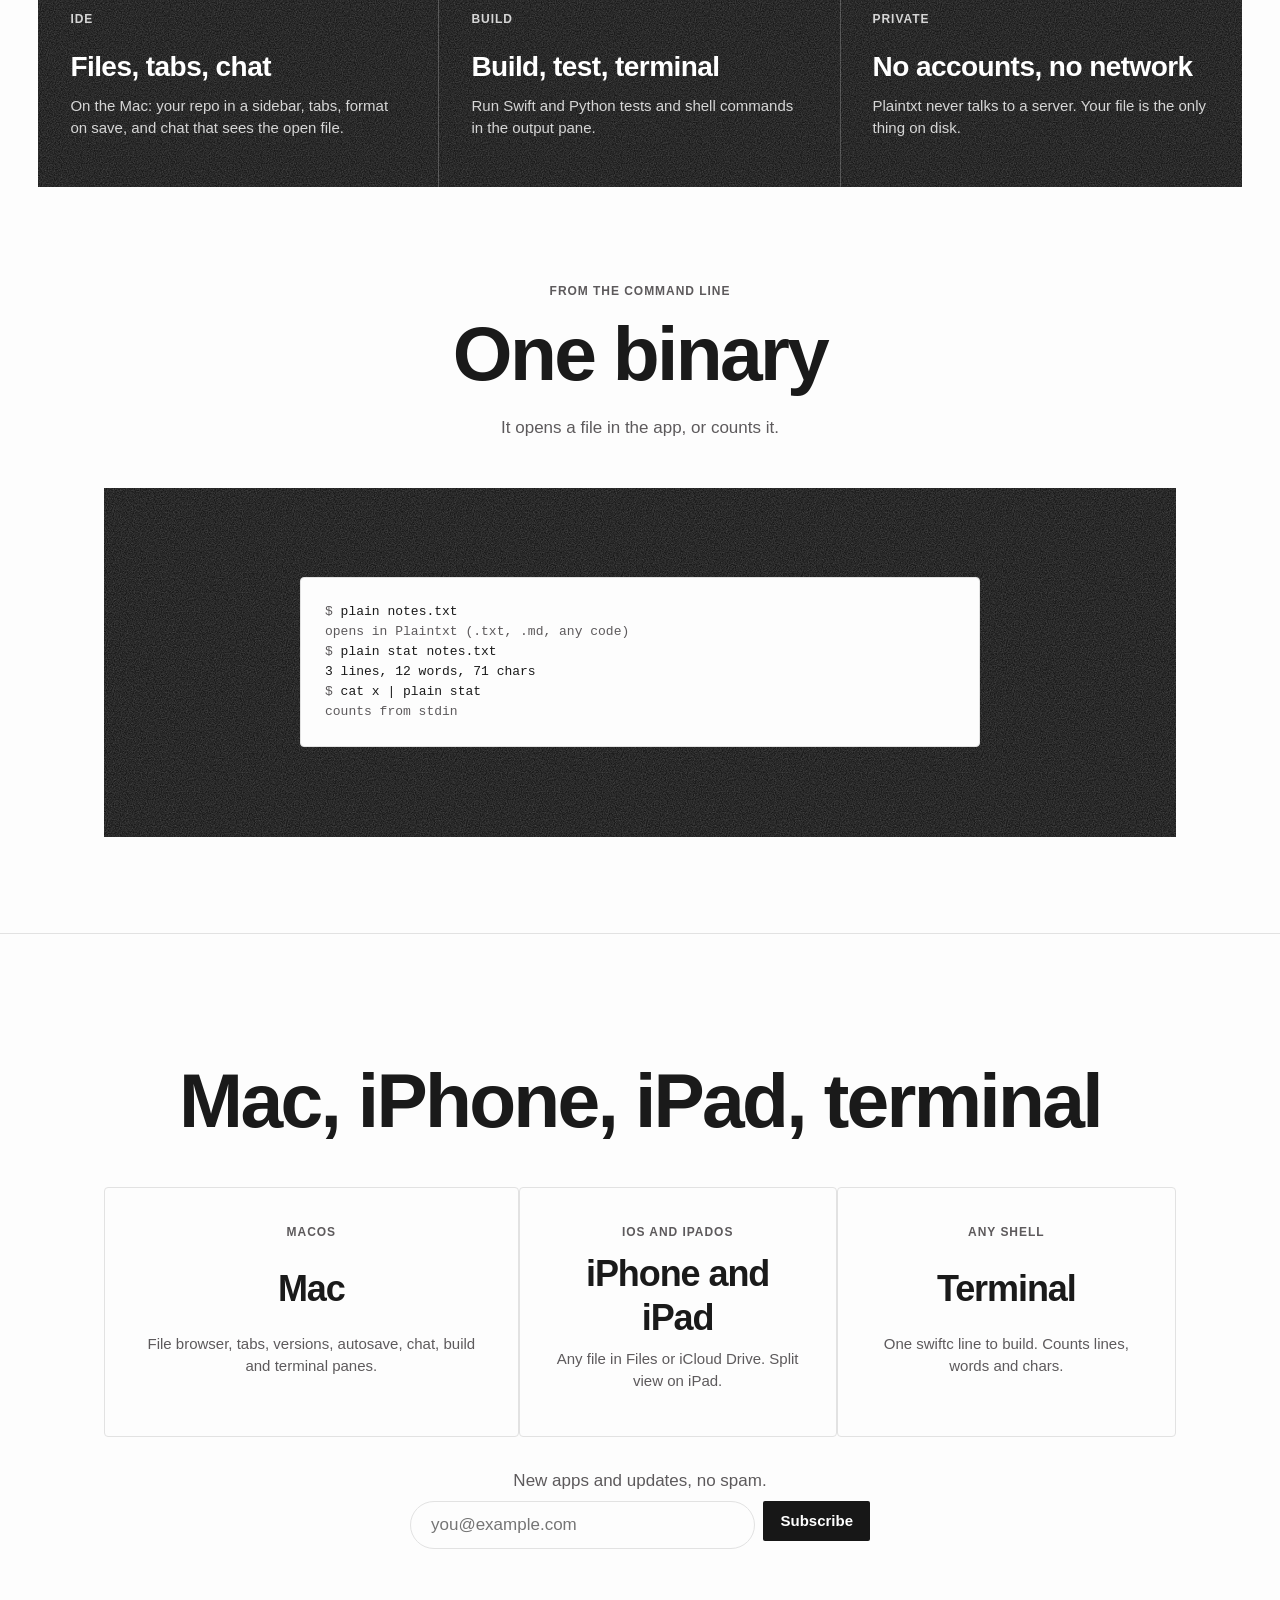
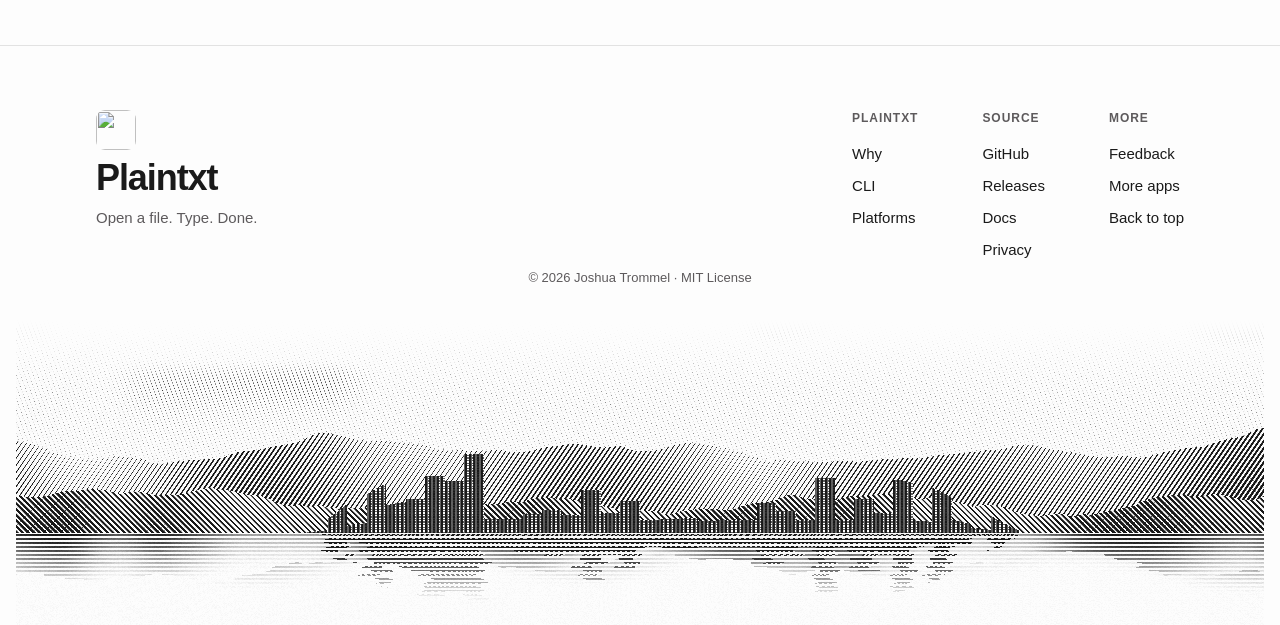
==== commit 0d4a7ad3: "Landing: live demo behind the hero, Atlin's engraved footer scene Co-Authored-By: Claude Opus 5.5 <n" ====
--- a/landing/index.html
+++ b/landing/index.html
@@ -144,7 +144,9 @@
     </nav>
   </div>
   <p class="legal">&copy; 2026 Joshua Trommel &middot; MIT License</p>
+  <canvas class="footer-scene" aria-hidden="true"></canvas>
 </footer>
+<script src="footer-scene.js" defer></script>
 <script>
 // Same rules as ios/App/Stats.swift: empty doc is 1 line, no line for a trailing newline.
 (function () {
@@ -164,5 +166,18 @@
   update();
 })();
 </script>
+<script>
+// The demo types by itself behind the hero; the counter below it is the real one.
+(function () {
+  var t = document.getElementById('demoText'); if (!t || matchMedia('(prefers-reduced-motion: reduce)').matches) return;
+  var lines = ['Open a file. Type. Done.', '# Notes\n\nA text file is a string.', 'func greet() {\n  print("hello")\n}'], li = 0, ci = 0;
+  function tick() {
+    var s = lines[li]; ci++; t.value = s.slice(0, ci); t.dispatchEvent(new Event('input'));
+    if (ci < s.length) return setTimeout(tick, 55);
+    setTimeout(function () { li = (li + 1) % lines.length; ci = 0; tick(); }, 1800);
+  }
+  tick();
+})();
+</script>
 </body>
 </html>
--- a/landing/landing.css
+++ b/landing/landing.css
@@ -160,3 +160,15 @@
 /* no engraving above the band head: the copy starts the band */
 .band-copy { margin-top: 0; padding-top: var(--sp-9); }
 .stage { padding-block: clamp(32px, 7vw, 112px); }
+
+/* Demo behind the hero (Joshua 2026-10-30): the live app sits under the copy, faded, as the hero's backdrop. */
+.hero { position: relative; isolation: isolate; overflow: hidden; min-height: min(92svh, 920px); display: grid; align-items: center; }
+.hero > .hero-copy { position: relative; z-index: 2; padding-block: var(--sp-9, 96px); }
+.hero > .demo-wrap { position: absolute; inset: 0; z-index: 0; margin: 0; opacity: .32 !important; transform: none !important; pointer-events: none; }
+.hero > .demo-wrap .stage { position: absolute; inset: 0; padding: 0; background: none; display: grid; place-items: center; }
+.hero > .demo-wrap .stage > iframe, .hero > .demo-wrap .stage > .editor { height: 100%; max-height: none; border-radius: 0; }
+.hero > .demo-wrap .demo-hint { display: none; }
+.hero::after { content: ""; position: absolute; inset: 0; z-index: 1; background: color-mix(in srgb, var(--bg) 40%, transparent); }
+/* Footer scene from Atlin: the engraved harbour in this app's accent. */
+.foot { --scene-paper: var(--bg); --scene-ink: var(--accent); padding-bottom: 0; }
+.footer-scene { display: block; width: 100%; height: clamp(150px, 24vw, 340px); margin-top: var(--sp-6, 32px); }
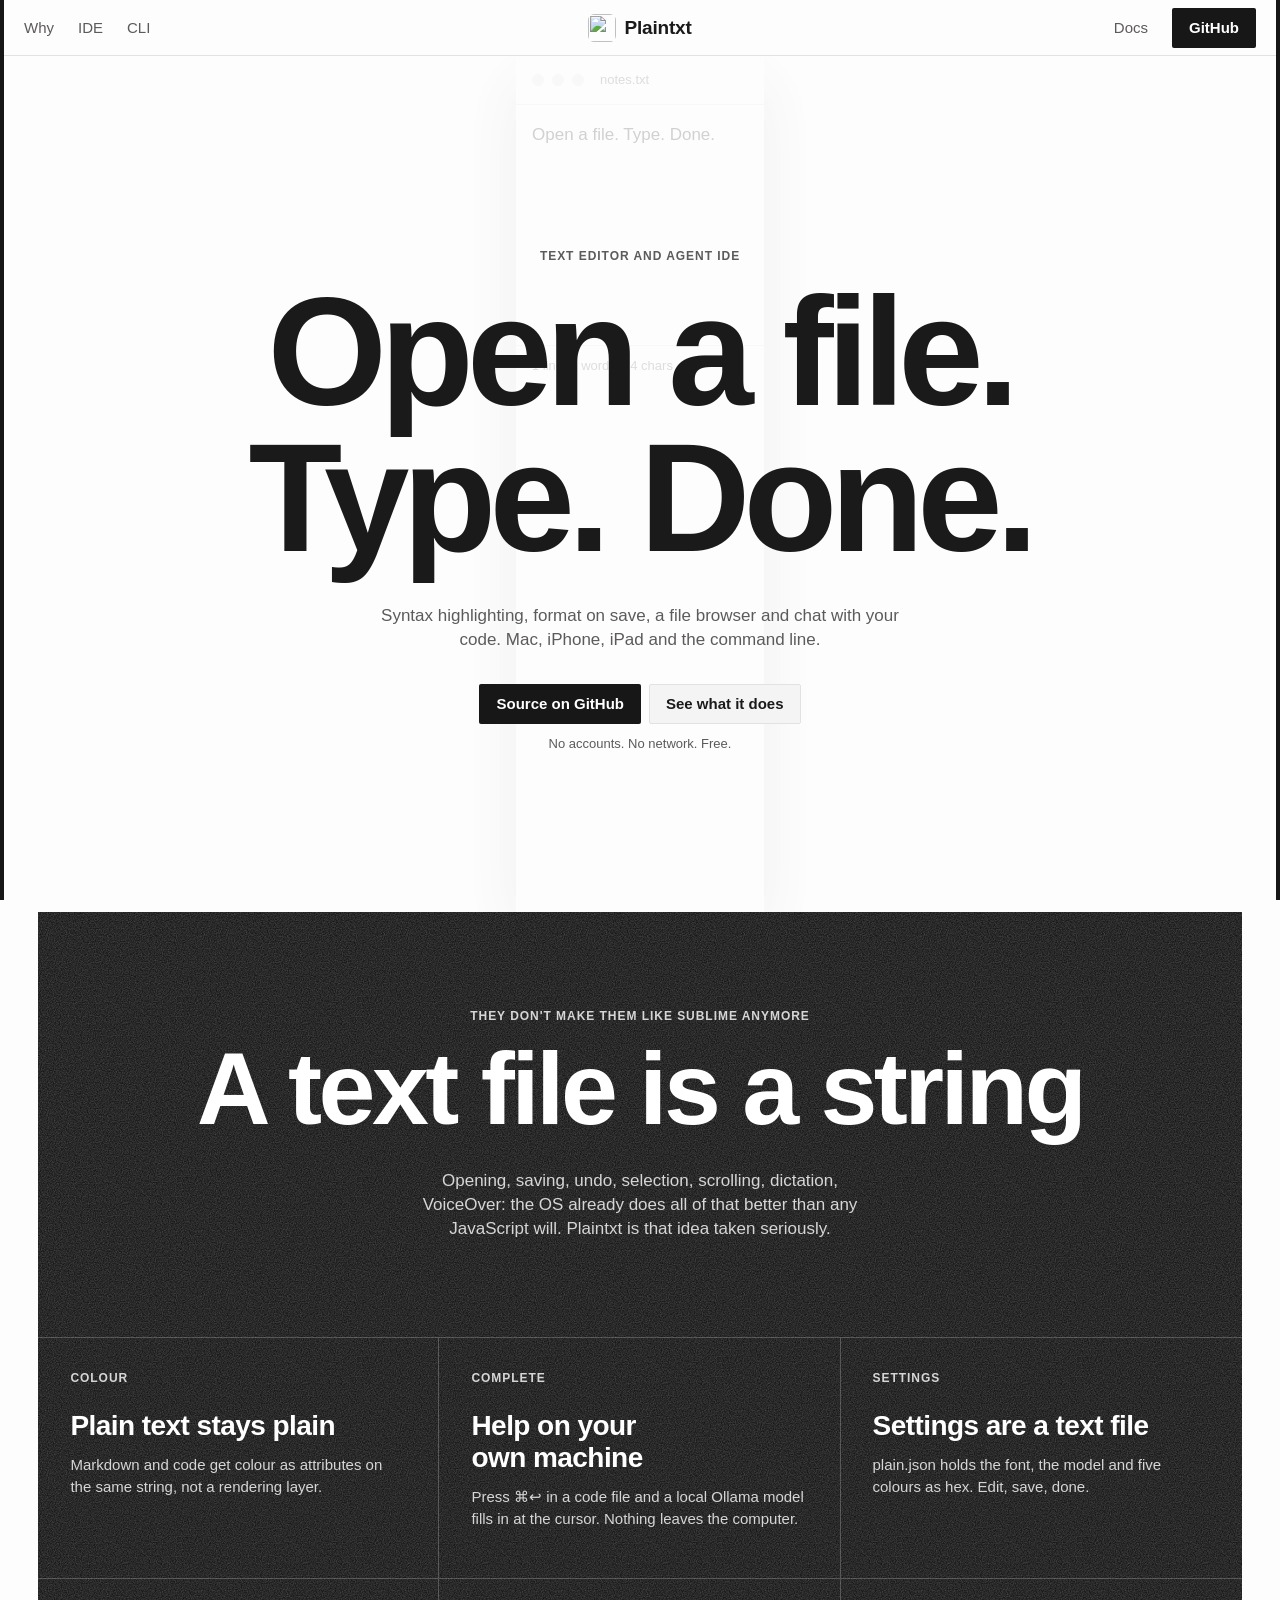
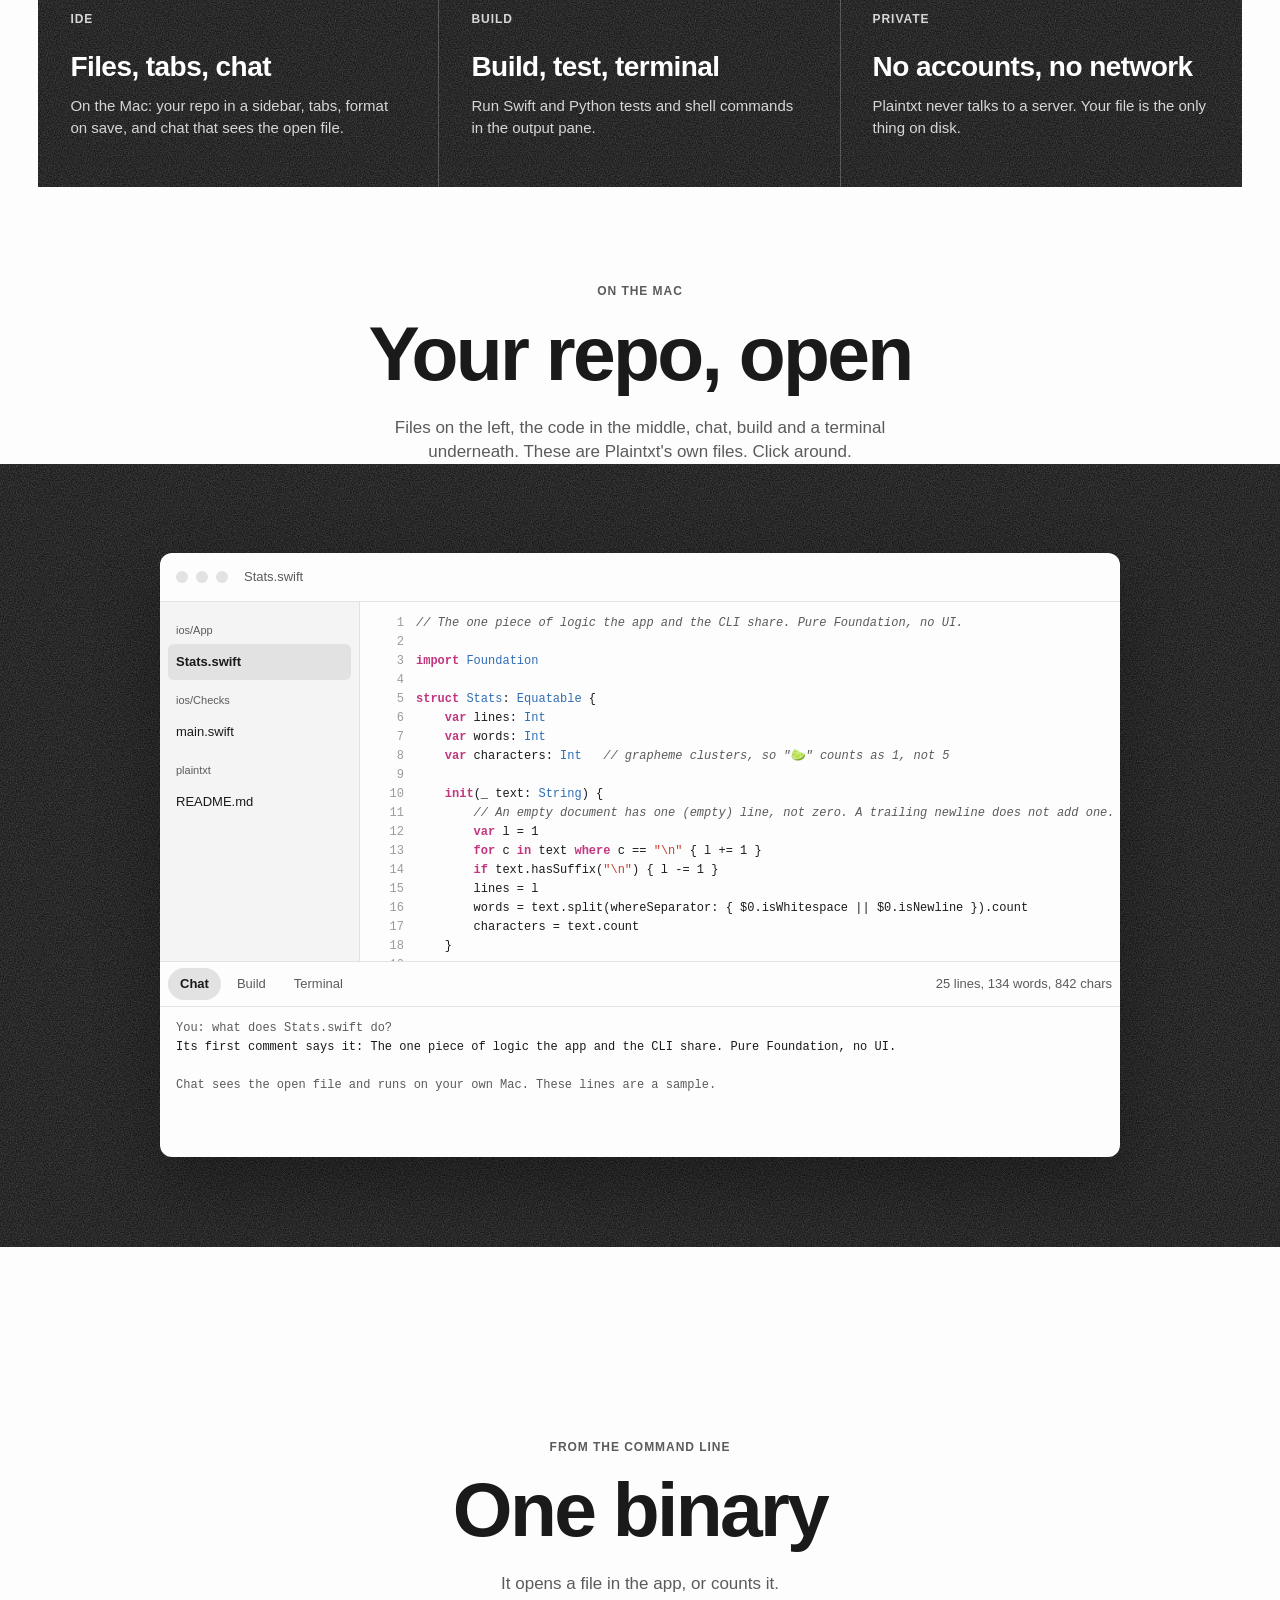
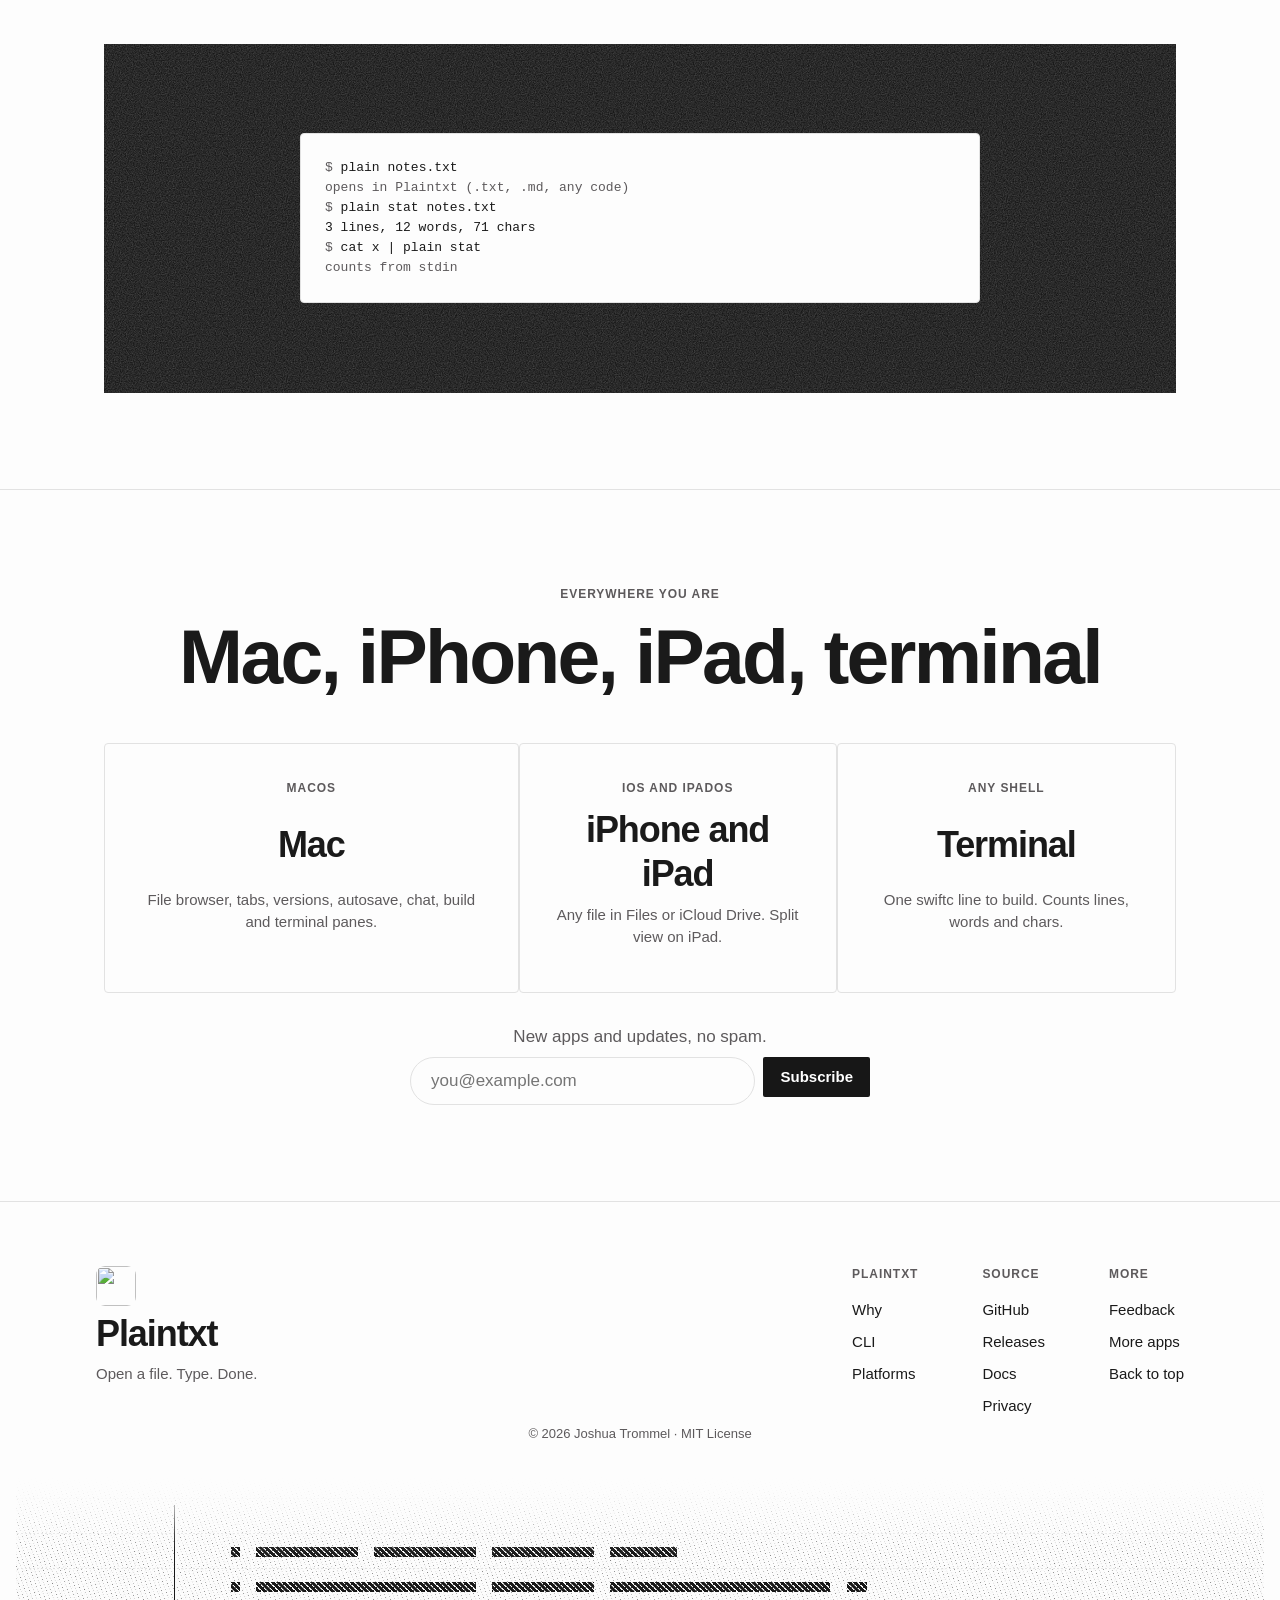
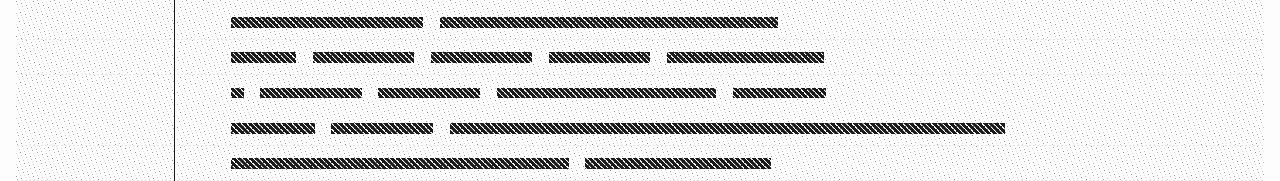
==== commit 965b1a14: "Landing: a Mac IDE demo with the repo's own files, counter and panes Co-Authored-By: Claude Opus 5.5" ====
--- a/landing/index.html
+++ b/landing/index.html
@@ -35,12 +35,15 @@
 .jb-msg:target{display:block}
 </style>
 <script src="landing.js" defer></script>
+<script src="ide-files.js" defer></script>
+<script src="ide.js" defer></script>
 </head>
 <body>
 
 <header class="nav" aria-label="Site">
   <nav class="nav-links" aria-label="Main">
     <a href="#features">Why</a>
+    <a href="#ide">IDE</a>
     <a href="#cli">CLI</a>
   </nav>
   <a class="nav-brand" href="#top" aria-label="Plaintxt home"><img src="icon.svg" alt="" width="28" height="28"><span>Plaintxt</span></a>
@@ -90,6 +93,32 @@
     <article class="cell reveal"><p class="label">IDE</p><h3>Files, tabs, chat</h3><p>On the Mac: your repo in a sidebar, tabs, format on save, and chat that sees the open file.</p></article>
     <article class="cell reveal"><p class="label">Build</p><h3>Build, test, terminal</h3><p>Run Swift and Python tests and shell commands in the output pane.</p></article>
     <article class="cell reveal"><p class="label">Private</p><h3>No accounts, no network</h3><p>Plaintxt never talks to a server. Your file is the only thing on disk.</p></article>
+  </div>
+</section>
+
+<section class="sec field" id="ide">
+  <div class="wrap center">
+    <div class="reveal">
+      <p class="label">On the Mac</p>
+      <h2>Your repo, open</h2>
+      <p class="body">Files on the left, the code in the middle, chat, build and a terminal underneath. These are Plaintxt's own files. Click around.</p>
+    </div>
+  </div>
+  <div class="stage reveal">
+    <div class="ide" aria-label="The Plaintxt IDE on the Mac, with the app's own files">
+      <div class="editor-bar" aria-hidden="true"><i></i><i></i><i></i><span id="ideTitle">Stats.swift</span></div>
+      <div class="ide-body">
+        <nav class="ide-files" id="ideFiles" aria-label="Files"></nav>
+        <pre class="ide-code" id="ideCode" tabindex="0" aria-label="Open file"></pre>
+      </div>
+      <div class="ide-tabs" role="tablist" aria-label="Panes">
+        <button role="tab" aria-selected="true" data-pane="chat">Chat</button>
+        <button role="tab" aria-selected="false" data-pane="build">Build</button>
+        <button role="tab" aria-selected="false" data-pane="term">Terminal</button>
+        <span class="ide-stat" id="ideStat"></span>
+      </div>
+      <div class="ide-pane" id="idePane" role="tabpanel"></div>
+    </div>
   </div>
 </section>
 
--- a/landing/landing.css
+++ b/landing/landing.css
@@ -172,3 +172,28 @@
 /* Footer scene from Atlin: the engraved harbour in this app's accent. */
 .foot { --scene-paper: var(--bg); --scene-ink: var(--accent); padding-bottom: 0; }
 .footer-scene { display: block; width: 100%; height: clamp(150px, 24vw, 340px); margin-top: var(--sp-6, 32px); }
+
+/* The Mac IDE demo: the app's own files, same panes as the app */
+.ide { position: relative; max-width: 960px; margin: 0 auto; background: var(--bg); color: var(--text); border-radius: 12px; overflow: hidden; box-shadow: 0 24px 64px rgba(0, 0, 0, .28); text-align: left; font-size: 13px; }
+.ide-body { display: grid; grid-template-columns: 200px 1fr; height: 360px; border-bottom: 1px solid var(--line); }
+.ide-files { border-right: 1px solid var(--line); padding: var(--sp-2); overflow: auto; background: var(--surface); }
+.ide-files button { display: block; width: 100%; text-align: left; border: 0; background: none; color: var(--text); font: inherit; padding: 6px 8px; border-radius: 6px; cursor: pointer; white-space: nowrap; overflow: hidden; text-overflow: ellipsis; }
+.ide-files button[aria-current="true"] { background: var(--line); font-weight: 600; }
+.ide-files .dir { padding: 8px 8px 2px; color: var(--sub); font-size: 11px; }
+.ide-code { margin: 0; padding: var(--sp-3) var(--sp-4); overflow: auto; font: 12px/19px ui-monospace, SFMono-Regular, Menlo, monospace; tab-size: 4; counter-reset: ln; }
+.ide-code .l { display: block; min-height: 19px; padding-left: 40px; position: relative; white-space: pre; }
+.ide-code .l::before { counter-increment: ln; content: counter(ln); position: absolute; left: 0; width: 28px; text-align: right; color: var(--sub); opacity: .6; }
+.ide-code .k { color: #c2367f; font-weight: 600; } .ide-code .s { color: #c4402f; } .ide-code .c { color: var(--sub); font-style: italic; } .ide-code .t { color: #2f6db5; } .ide-code .h { font-weight: 700; }
+@media (prefers-color-scheme: dark) { .ide-code .k { color: #ff7ab2; } .ide-code .s { color: #ff8170; } .ide-code .t { color: #6bdfff; } }
+.ide-tabs { display: flex; align-items: center; gap: 4px; padding: 6px 8px; border-bottom: 1px solid var(--line); }
+.ide-tabs button { border: 0; background: none; color: var(--sub); font: inherit; padding: 4px 12px; border-radius: 999px; cursor: pointer; }
+.ide-tabs button[aria-selected="true"] { background: var(--line); color: var(--text); font-weight: 600; }
+.ide-stat { margin-left: auto; color: var(--sub); font-variant-numeric: tabular-nums; }
+.ide-pane { height: 150px; overflow: auto; padding: var(--sp-3) var(--sp-4); font: 12px/19px ui-monospace, SFMono-Regular, Menlo, monospace; white-space: pre-wrap; }
+.ide-pane .me { color: var(--sub); } .ide-pane .ok { color: var(--live); }
+@media (max-width: 640px) {
+  .ide-body { grid-template-columns: 1fr; grid-template-rows: auto 1fr; height: 420px; }
+  .ide-files { display: flex; gap: 4px; border-right: 0; border-bottom: 1px solid var(--line); overflow-x: auto; }
+  .ide-files button { width: auto; } .ide-files .dir { display: none; }
+  .ide-stat { display: none; }
+}
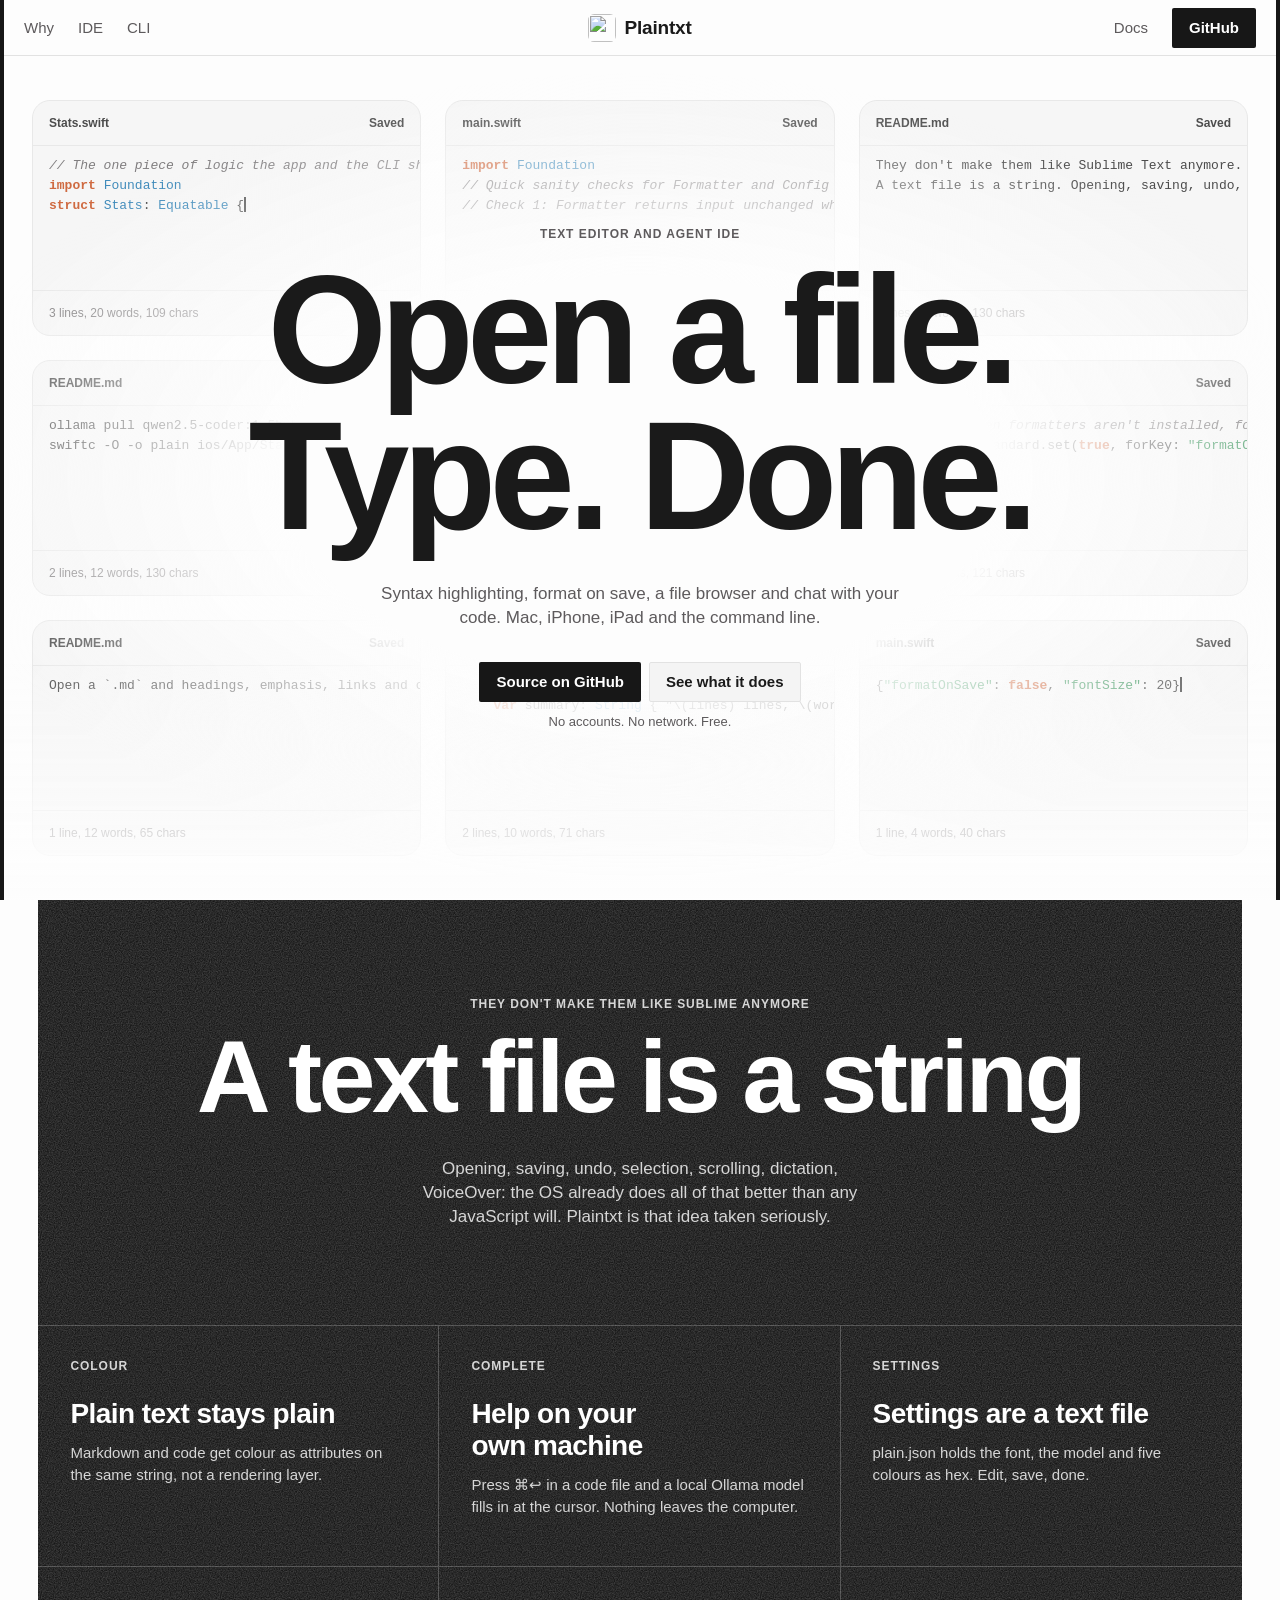
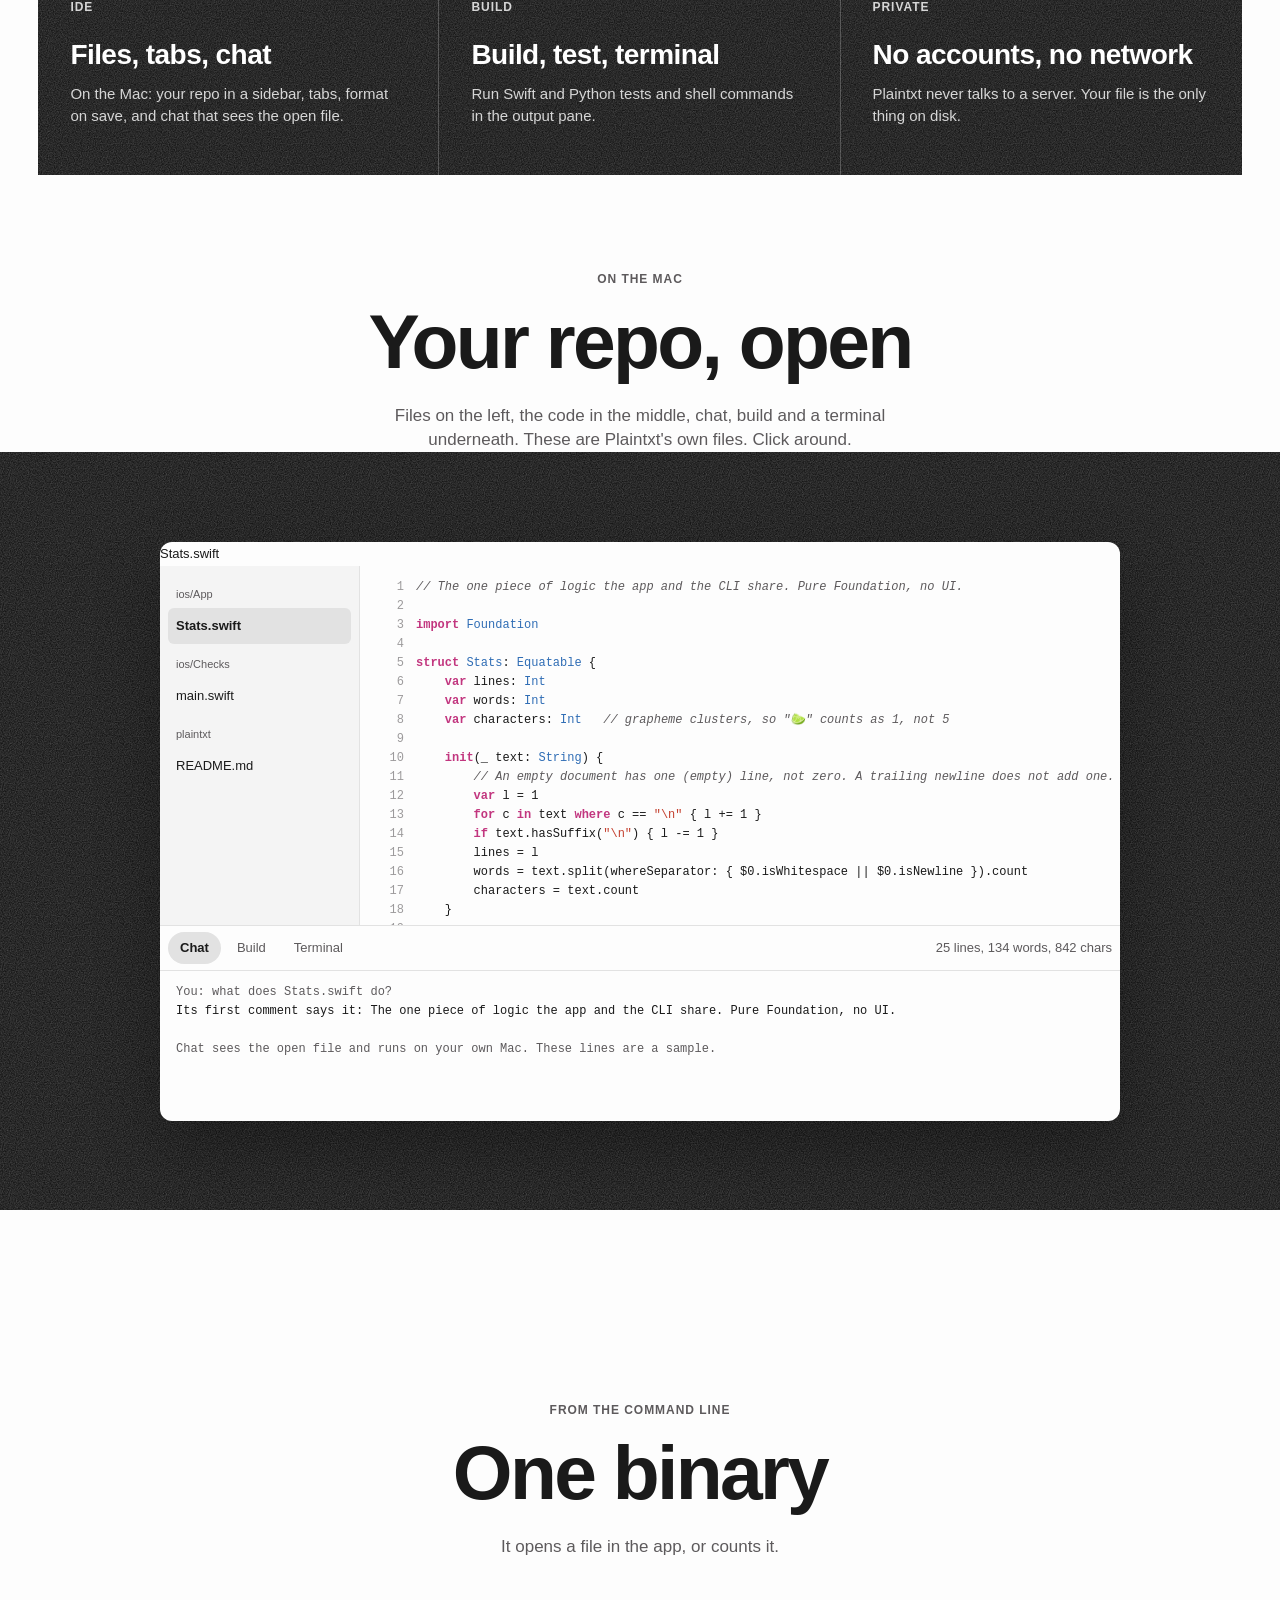
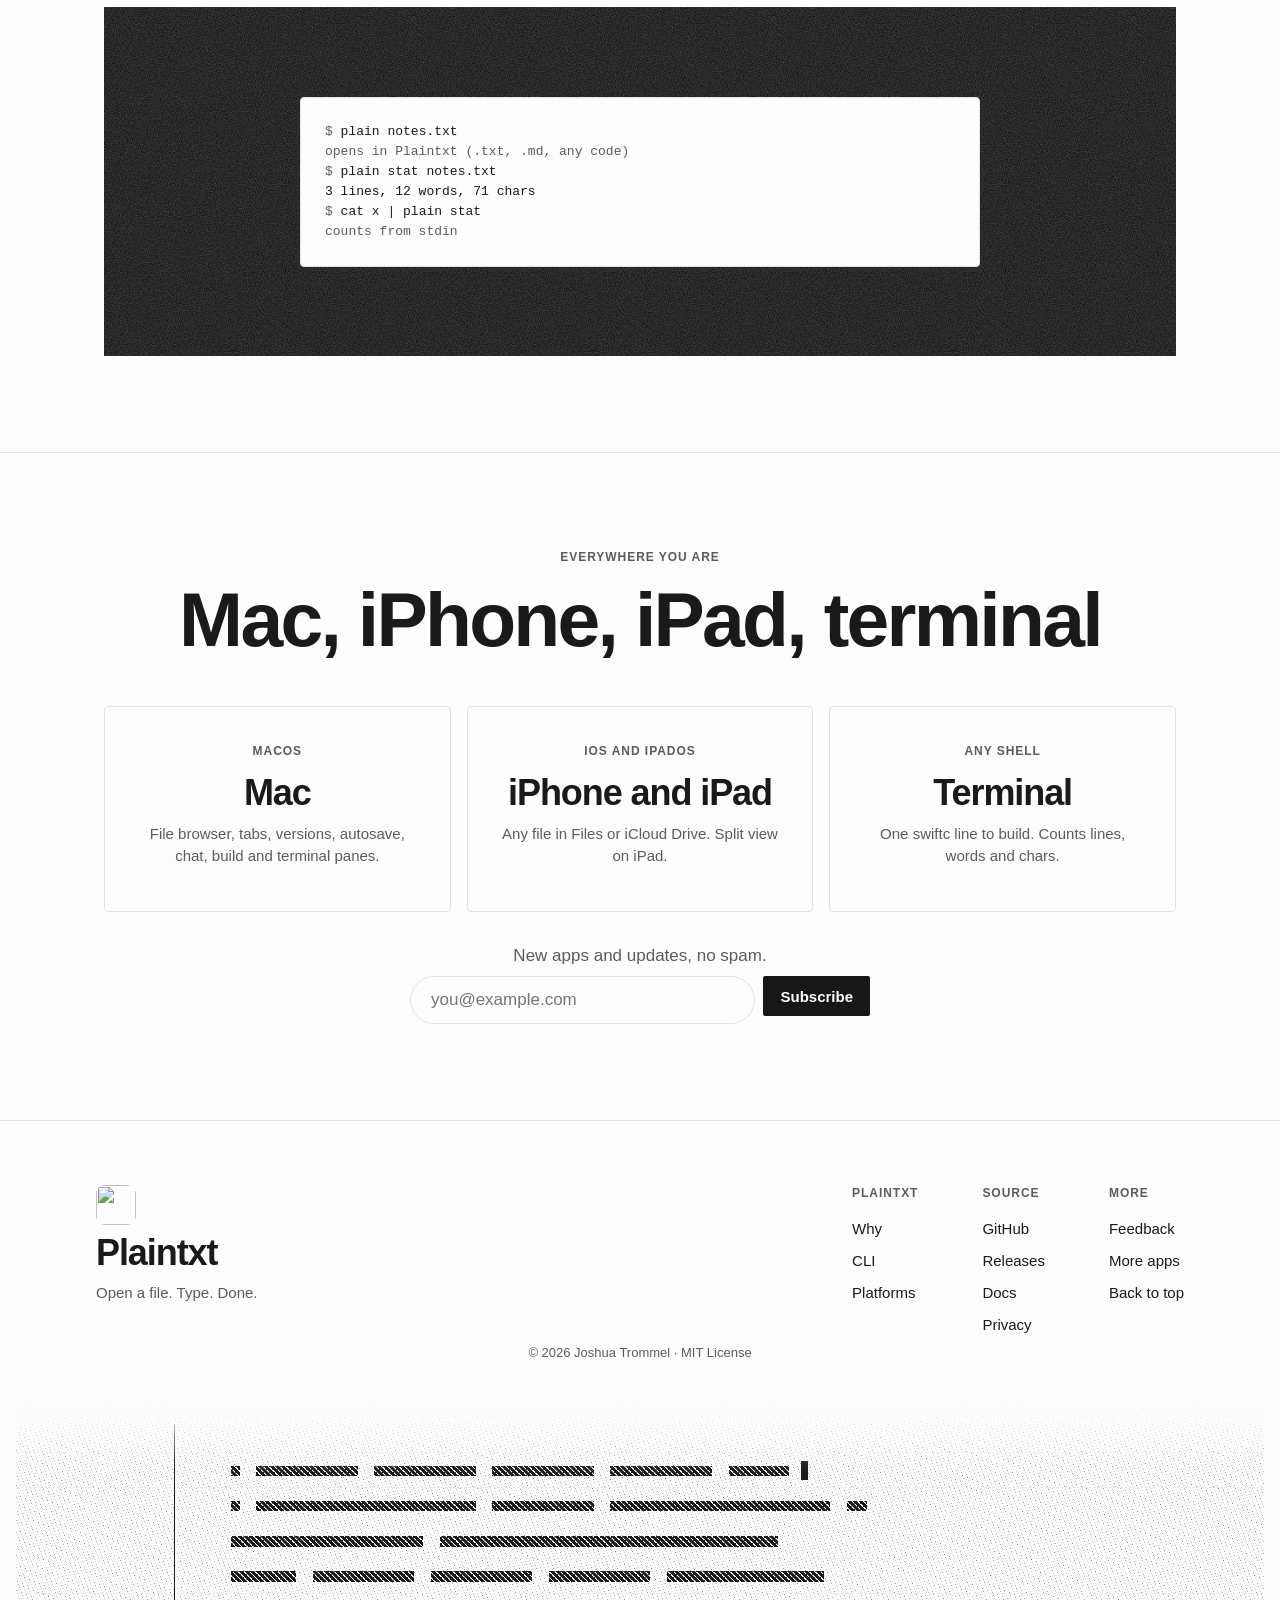
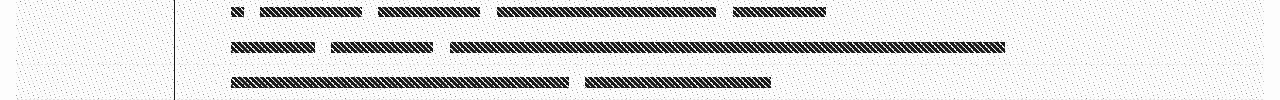
==== commit 20d41473: "Landing: the editor on its own source behind the hero Panes type different stretches of Plaintxt's r" ====
--- a/landing/index.html
+++ b/landing/index.html
@@ -19,13 +19,8 @@
 <link rel="apple-touch-icon" href="apple-touch-icon.png">
 <link rel="stylesheet" href="tokens.css">
 <link rel="stylesheet" href="landing.css">
+<link rel="stylesheet" href="hero.css?v=1">
 <style>
-.editor{position:relative;max-width:720px;margin:0 auto;background:var(--bg);color:var(--text);border-radius:20px;overflow:hidden;box-shadow:0 24px 64px rgba(0,0,0,.28);text-align:left}
-.editor-bar{display:flex;gap:8px;align-items:center;padding:12px 16px;border-bottom:1px solid var(--line);font-size:13px;color:var(--sub)}
-.editor-bar i{width:12px;height:12px;border-radius:50%;background:var(--line);display:inline-block}
-.editor-bar span{margin-left:8px}
-.demo-editor{display:block;width:100%;height:240px;border:0;outline:0;resize:none;background:transparent;color:var(--text);font:17px/1.6 var(--font);padding:16px}
-.demo-status{padding:8px 16px;border-top:1px solid var(--line);font-size:13px;color:var(--sub);font-variant-numeric:tabular-nums}
 .term pre{margin:0}
 .jb-signup{display:flex;flex-wrap:wrap;gap:8px;justify-content:center;max-width:460px;margin:32px auto 0;font:inherit;color:inherit}
 .jb-signup label{flex-basis:100%;text-align:center;color:var(--sub)}
@@ -37,6 +32,7 @@
 <script src="landing.js" defer></script>
 <script src="ide-files.js" defer></script>
 <script src="ide.js" defer></script>
+<script src="hero.js?v=1" defer></script>
 </head>
 <body>
 
@@ -55,6 +51,7 @@
 
 <main id="top">
 <section class="hero" id="hero">
+  <div class="hero-bg" aria-hidden="true" inert><div class="pwall" id="pwall"></div></div>
   <div class="wrap center hero-copy">
     <p class="label">Text editor and agent IDE</p>
     <h1>Open a file. Type. Done.</h1>
@@ -66,16 +63,6 @@
     <p class="fine">No accounts. No network. Free.</p>
   </div>
 
-  <div class="demo-wrap reveal" id="demo">
-    <div class="stage">
-      <div class="editor">
-        <div class="editor-bar" aria-hidden="true"><i></i><i></i><i></i><span>notes.txt</span></div>
-        <textarea class="demo-editor" id="demoText" spellcheck="false" aria-label="Try the editor" placeholder="Type here. It's the real counter.">Open a file. Type. Done.</textarea>
-        <div class="demo-status" id="demoStatus">1 line, 5 words, 24 chars</div>
-      </div>
-    </div>
-    <p class="demo-hint">That is the real counter, running in your browser. Type anything.</p>
-  </div>
 </section>
 
 <section class="band" id="features">
@@ -176,37 +163,5 @@
   <canvas class="footer-scene" aria-hidden="true"></canvas>
 </footer>
 <script src="footer-scene.js" defer></script>
-<script>
-// Same rules as ios/App/Stats.swift: empty doc is 1 line, no line for a trailing newline.
-(function () {
-  var t = document.getElementById('demoText'), s = document.getElementById('demoStatus');
-  if (!t || !s) return;
-  function graphemeCount(text) {
-    if (window.Intl && Intl.Segmenter) return [...new Intl.Segmenter().segment(text)].length;
-    return [...text].length;
-  }
-  function update() {
-    var text = t.value;
-    var lines = 1 + (text.match(/\n/g) || []).length - (text.endsWith('\n') ? 1 : 0);
-    var words = text.split(/\s+/).filter(Boolean).length;
-    s.textContent = lines + (lines === 1 ? ' line, ' : ' lines, ') + words + (words === 1 ? ' word, ' : ' words, ') + graphemeCount(text) + ' chars';
-  }
-  t.addEventListener('input', update);
-  update();
-})();
-</script>
-<script>
-// The demo types by itself behind the hero; the counter below it is the real one.
-(function () {
-  var t = document.getElementById('demoText'); if (!t || matchMedia('(prefers-reduced-motion: reduce)').matches) return;
-  var lines = ['Open a file. Type. Done.', '# Notes\n\nA text file is a string.', 'func greet() {\n  print("hello")\n}'], li = 0, ci = 0;
-  function tick() {
-    var s = lines[li]; ci++; t.value = s.slice(0, ci); t.dispatchEvent(new Event('input'));
-    if (ci < s.length) return setTimeout(tick, 55);
-    setTimeout(function () { li = (li + 1) % lines.length; ci = 0; tick(); }, 1800);
-  }
-  tick();
-})();
-</script>
 </body>
 </html>
--- a/landing/landing.css
+++ b/landing/landing.css
@@ -107,8 +107,8 @@
 .term .dim { color: var(--sub); }
 .term figcaption { margin-top: var(--sp-3); font-size: var(--size-footnote); color: var(--sub); }
 .plats { border-top: 1px solid var(--line); }
-.plat-row { display: flex; justify-content: center; margin-top: var(--sp-7); }
-.plat-row > div { max-width: 440px; padding: var(--sp-6); border-radius: 4px; border: 1px solid var(--line); display: grid; gap: var(--sp-2); justify-items: center; }
+.plat-row { display: flex; flex-wrap: wrap; gap: var(--sp-4); justify-content: center; margin-top: var(--sp-7); }
+.plat-row > div { flex: 1 1 240px; min-width: 0; max-width: 440px; padding: var(--sp-6); border-radius: 4px; border: 1px solid var(--line); display: grid; gap: var(--sp-2); justify-items: center; }
 .plat-row small { font-size: 12px; font-weight: 600; letter-spacing: .08em; text-transform: uppercase; color: var(--sub); }
 .plat-row b { font-weight: 700; font-size: 36px; line-height: 44px; letter-spacing: -.03em; }
 .plat-row p { color: var(--sub); font-size: 15px; line-height: 22px; margin-bottom: var(--sp-3); }
@@ -161,14 +161,6 @@
 .band-copy { margin-top: 0; padding-top: var(--sp-9); }
 .stage { padding-block: clamp(32px, 7vw, 112px); }
 
-/* Demo behind the hero (Joshua 2026-10-30): the live app sits under the copy, faded, as the hero's backdrop. */
-.hero { position: relative; isolation: isolate; overflow: hidden; min-height: min(92svh, 920px); display: grid; align-items: center; }
-.hero > .hero-copy { position: relative; z-index: 2; padding-block: var(--sp-9, 96px); }
-.hero > .demo-wrap { position: absolute; inset: 0; z-index: 0; margin: 0; opacity: .32 !important; transform: none !important; pointer-events: none; }
-.hero > .demo-wrap .stage { position: absolute; inset: 0; padding: 0; background: none; display: grid; place-items: center; }
-.hero > .demo-wrap .stage > iframe, .hero > .demo-wrap .stage > .editor { height: 100%; max-height: none; border-radius: 0; }
-.hero > .demo-wrap .demo-hint { display: none; }
-.hero::after { content: ""; position: absolute; inset: 0; z-index: 1; background: color-mix(in srgb, var(--bg) 40%, transparent); }
 /* Footer scene from Atlin: the engraved harbour in this app's accent. */
 .foot { --scene-paper: var(--bg); --scene-ink: var(--accent); padding-bottom: 0; }
 .footer-scene { display: block; width: 100%; height: clamp(150px, 24vw, 340px); margin-top: var(--sp-6, 32px); }
--- a/landing/hero.css
+++ b/landing/hero.css
@@ -0,0 +1,21 @@
+/* Hero: Plaintxt's editor behind the copy, on its own source. Each pane types a different part of a real repo file,
+   coloured the way the app colours it, with the live line, word and character count; parallax in hero.js. */
+.hero { position: relative; isolation: isolate; overflow: hidden; min-height: calc(100svh - 56px); display: grid; align-items: center; padding: var(--sp-8) 0; }
+.hero > .hero-copy { position: relative; z-index: 2; padding-block: 0; }
+.hero::before { content: ""; position: absolute; inset: 0; z-index: 1; pointer-events: none; background: radial-gradient(ellipse 56% 48% at 50% 50%, var(--bg) 50%, transparent 100%); }
+.hero::after { content: ""; position: absolute; left: 0; right: 0; bottom: 0; height: 28%; z-index: 1; pointer-events: none; background: linear-gradient(transparent, var(--bg)); }
+.hero-bg { position: absolute; inset: 0; z-index: 0; pointer-events: none; transform: translate3d(0, var(--py, 0), 0); will-change: transform; }
+.pwall { height: 100%; max-width: 1440px; margin: 0 auto; padding: var(--sp-6); display: grid; grid-template-columns: repeat(3, 1fr); grid-auto-rows: 236px; gap: var(--sp-5); align-content: center; opacity: .78; text-align: left; }
+.pe { background: var(--surface); border: 1px solid var(--line); border-radius: 18px; overflow: hidden; display: grid; grid-template-rows: auto 1fr auto; }
+.pe-hd, .pe-ft { display: flex; justify-content: space-between; gap: 12px; padding: 10px 16px; font-size: 12px; font-weight: 600; color: var(--sub); }
+.pe-hd { border-bottom: 1px solid var(--line); color: var(--text); }
+.pe-ft { border-top: 1px solid var(--line); font-variant-numeric: tabular-nums; font-weight: 500; }
+.pe pre { margin: 0; padding: 10px 16px; overflow: hidden; font: 13px/20px ui-monospace, "SF Mono", Menlo, monospace; color: var(--text); white-space: pre; }
+.pe pre::after { content: ""; display: inline-block; width: 2px; height: 15px; vertical-align: -3px; background: var(--text); animation: pe-caret 1s steps(1) infinite; }
+.pe .k { color: #c2410c; font-weight: 600; } .pe .s { color: #15803d; } .pe .t { color: #0b6ba8; } .pe .c { color: var(--sub); font-style: italic; } .pe .h { font-weight: 700; }
+@media (prefers-color-scheme: dark) { :root:not([data-theme="light"]) .pe .k { color: #fb923c; } :root:not([data-theme="light"]) .pe .s { color: #4ade80; } :root:not([data-theme="light"]) .pe .t { color: #5ab0f0; } }
+@keyframes pe-caret { 50% { opacity: 0; } }
+@media (max-width: 900px) { .pwall { grid-template-columns: repeat(2, 1fr); } }
+@media (max-width: 560px) { .pwall { grid-template-columns: 1fr; padding: var(--sp-4); grid-auto-rows: 200px; align-content: start; padding-top: 24px; opacity: .55; } .hero::before { background: radial-gradient(ellipse 120% 46% at 50% 50%, var(--bg) 62%, transparent 100%); } }
+@media (max-width: 600px) { .nav { grid-template-columns: auto 1fr; } .nav-brand { grid-column: 1; } .nav-end { grid-column: 2; justify-self: end; } }
+@media (prefers-reduced-motion: reduce) { .pe pre::after { animation: none; } }
